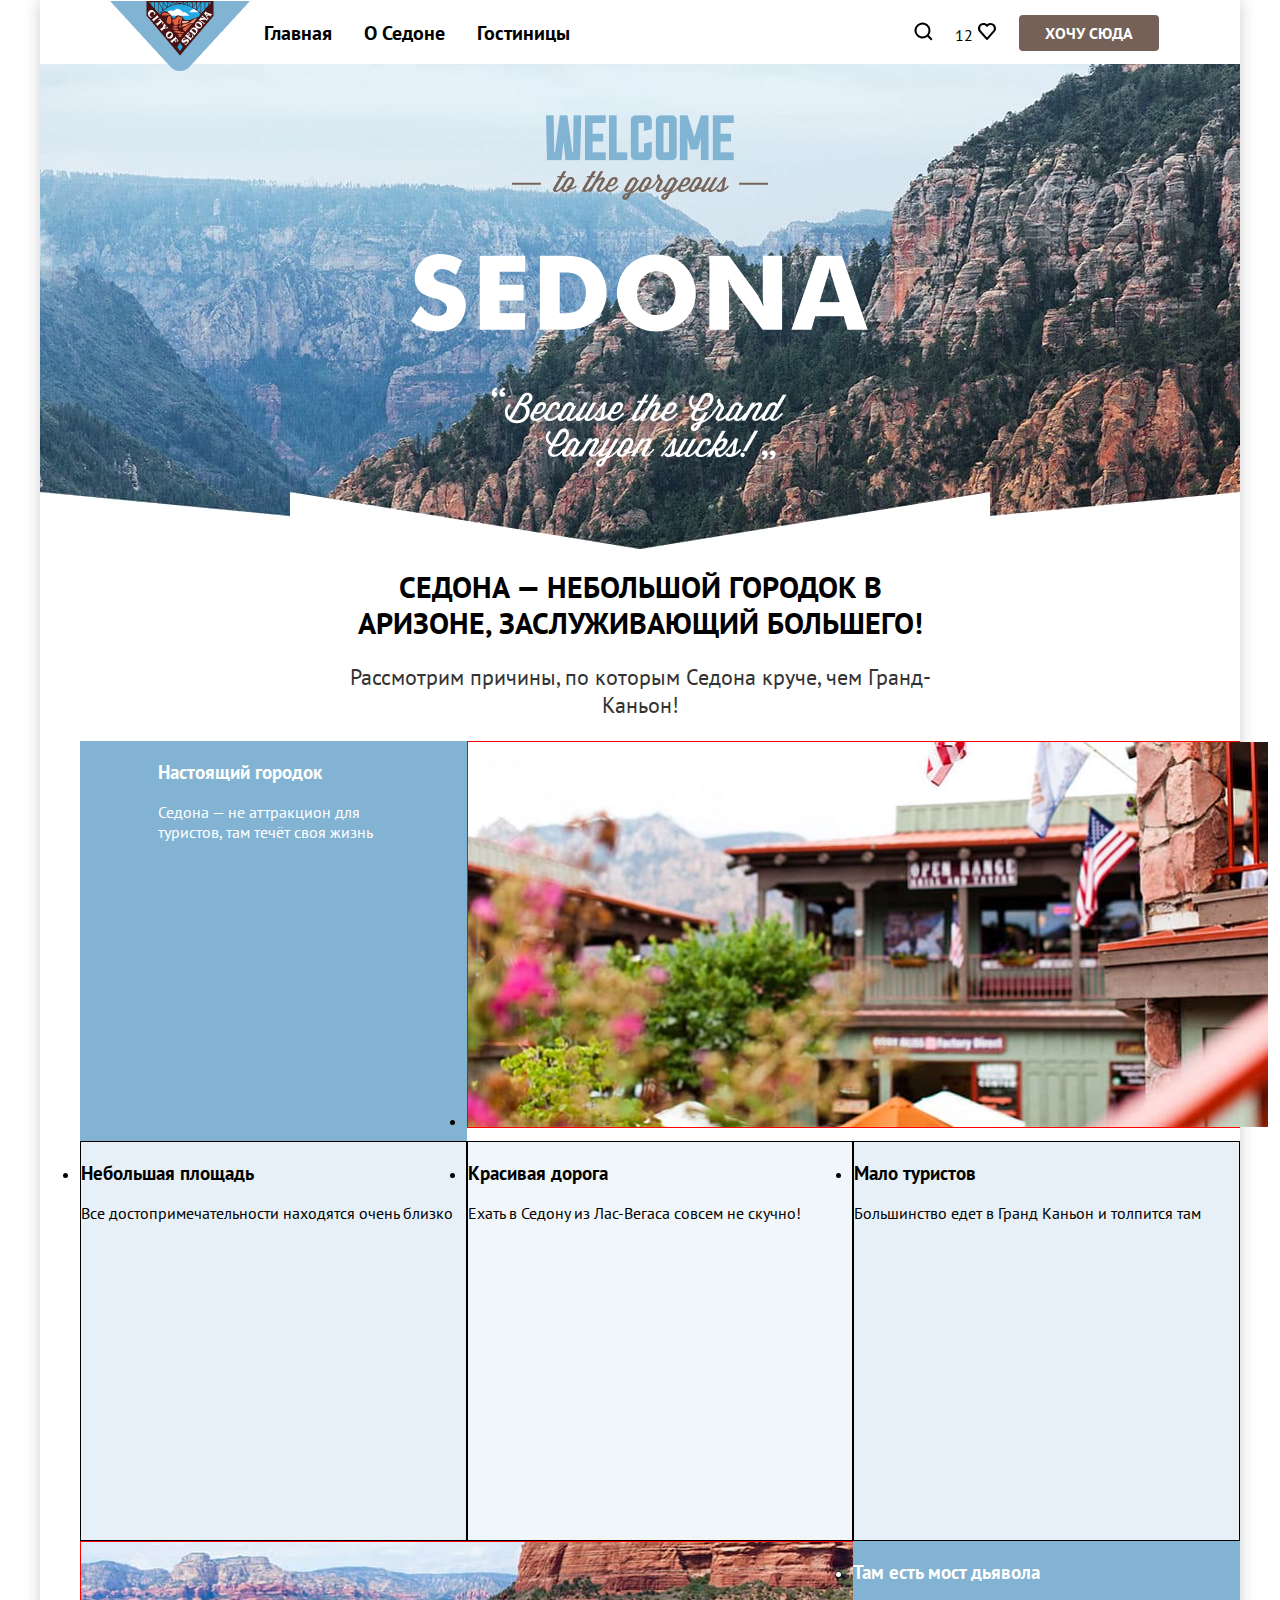
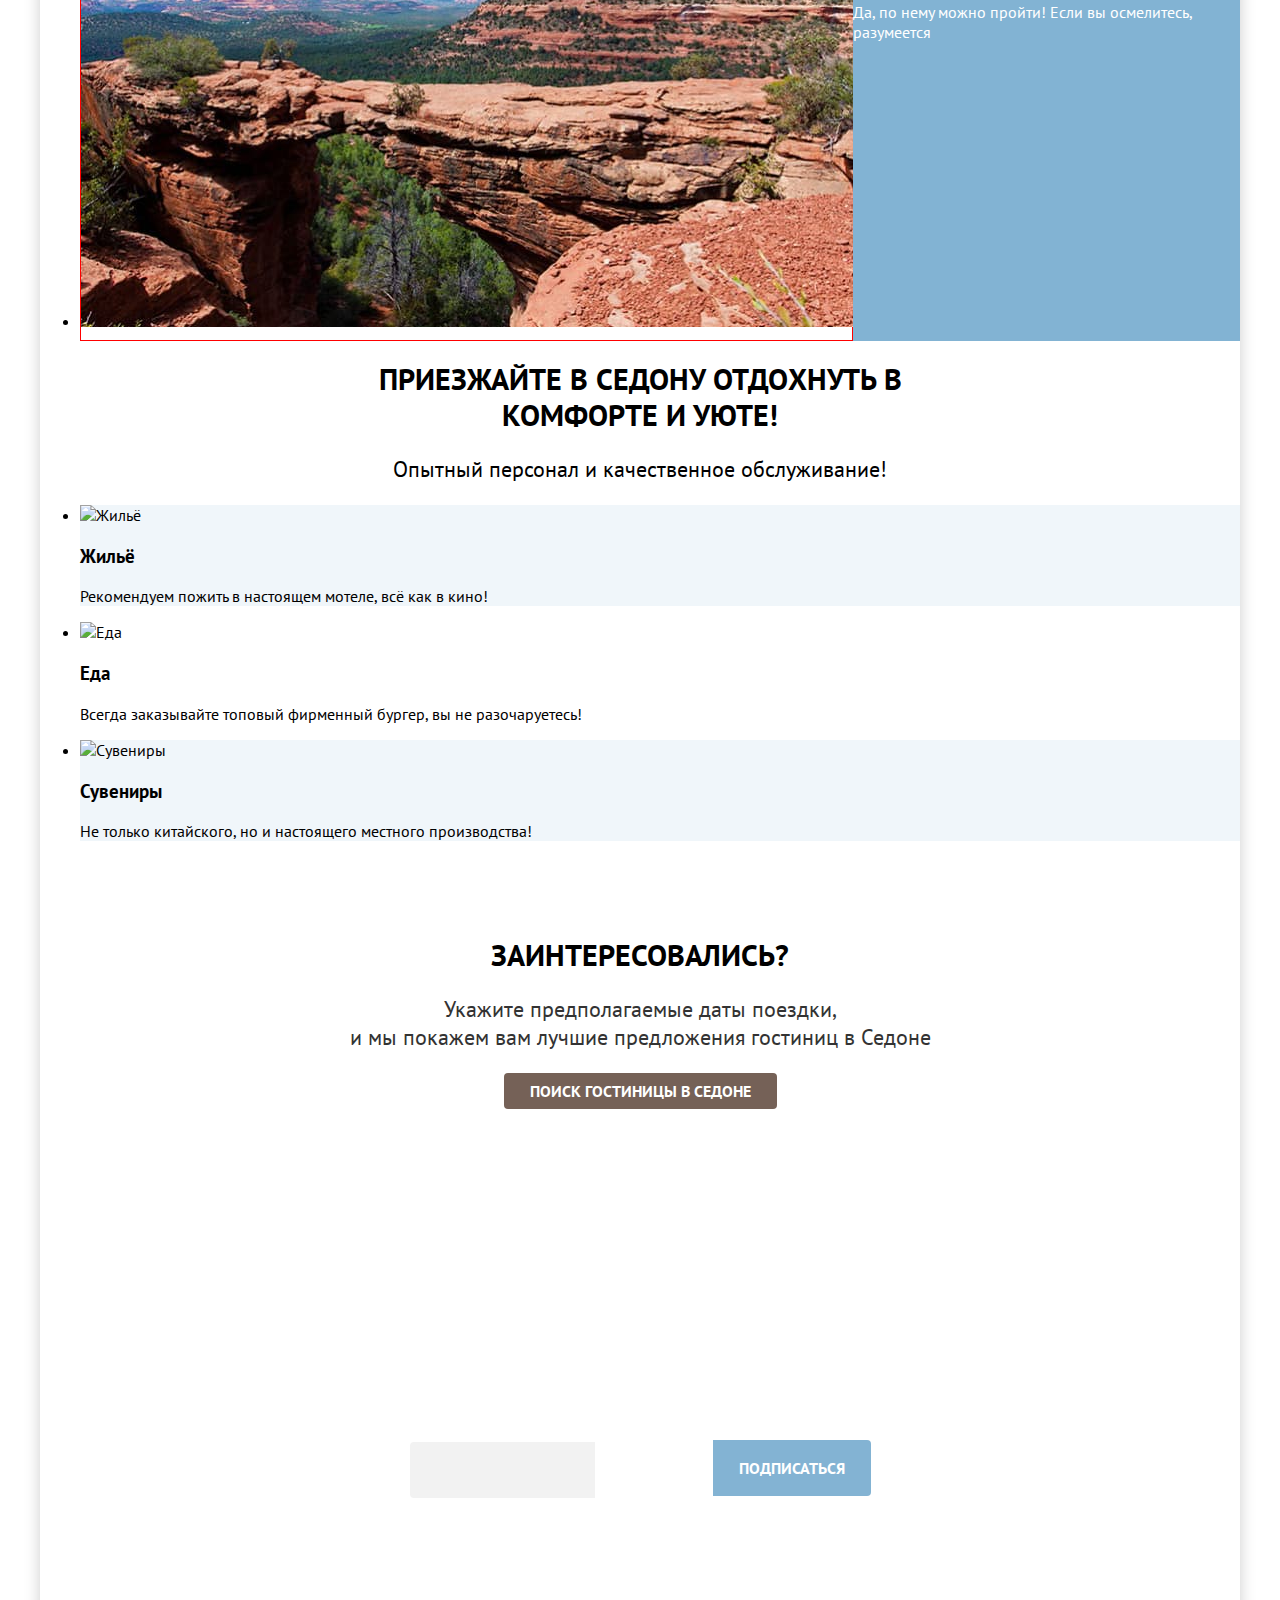
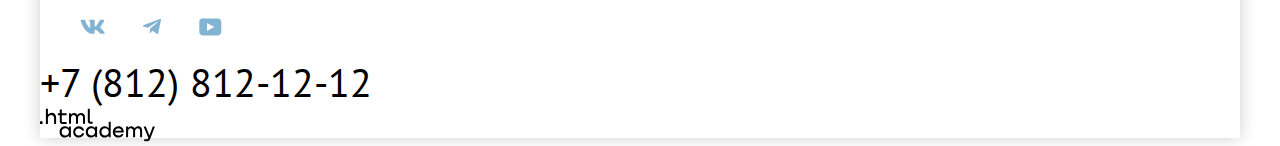
==== 9/index.html @ 5f25a7a6 ":heavy_check_mark: Сборка #9" ====
<!DOCTYPE html>
<html lang="ru">
  <head>
    <meta charset="utf-8">
    <meta name="viewport" content="width=device-width, initial-scale=1">

    <link rel="stylesheet" href="styles/styles.css">
    <title>Седона</title>

  <body>
  <header class="main-header">
    <div class="container">
      <div class="logo-header">
        <a class="logo" href="index.html" aria-current="page" >
          <img class="logo" src="images/logo.png" alt="Логотип Седона">
        </a>
      </div>
      <nav class="navigation">
        <ul class="navigation-list">
          <li class="navigation-item">
            <a class="navigation-link" href="index.html">Главная</a>
          </li>
          <li class="navigation-item">
            <a class="navigation-link" href="#">О Седоне</a>
          </li>
          <li class="navigation-item">
            <a class="navigation-link" href="catalog.html">Гостиницы</a>
          </li>
        </ul>
      </nav>
      <div class="navigation-user">
        <ul class="navigation-list-user">
          <li class="navigation-item-user">
            <a class="navigation-link-user" href="#">
              <!--<span class="visually-hidden">Поиск</span>-->
              <img src="images/icons/search.svg" width="20" alt="Поиск">
            </a>
          </li>
          <li>
            <a class="navigation-link-user" href="#">
              <!--<span class="visually-hidden">Избранное</span>-->
              <a href="#" class="navigation-favorite">12</a>
              <img src="images/icons/heart.svg" width="20" alt="Избранное">
            </a>
          </li>
          <li>
            <button type="submit" class="button button-secondary">Хочу сюда</button>
          </li>
        </ul>
      </div>
    </div>
  </header>
  <main class="main-index">
    <section class="hero">
      <div class="hero-container">
        <h1 class="visually-hidden">Sedona.</h1>
        <img class="hero-logo" src="images/welcome.png" alt="Welcome to the gorgeus Sedona.Because the Grand Canyon sucks!">
      </div>
    </section>
    <section class="advantages">
      <div class="text-block">
        <p class="visually-hidden">Седона — небольшой городок в Аризоне,
          заслуживающий большего!</p>
        <p class="text-block-title title2">Седона — небольшой городок в Аризоне,
            заслуживающий большего!</p>
        <p>Рассмотрим причины, по которым Седона круче, чем Гранд-Каньон!</p>
      </div>
      <ul class="advantages-fields">
        <li class="advantage advantages-field-bright">
          <div class="advantages-container">
            <h3>Настоящий городок</h3>
            <p>Седона — не аттракцион для туристов, там течёт своя жизнь
            </p>
          </div>
        </li>
        <li class="advantages-two ">
          <a  href="#">
            <img class="advantage-img" src="images/photo-1.jpg"  alt="Настоящий городок">
          </a>
        </li>
        <li class="advantages-three advantages-field-dim">
          <h3>Небольшая площадь</h3>
          <p>Все достопримечательности находятся очень близко</p>
        </li>
        <li class="advantages-four advantages-field-light">
          <h3>Красивая дорога</h3>
          <p>Ехать в Седону из Лас-Вегаса совсем не скучно!</p>
        </li>
        <li class="advantages-five advantages-field-dim">
          <h3>Мало туристов</h3>
          <p>Большинство едет в Гранд Каньон и толпится там</p>
        </li>
        <li class="advantages-six advantages-img">
          <a class="" href="#">
            <img src="images/photo-2.jpg" alt="Там есть мост дьявола">
          </a>
        </li>
        <li class="advantages-seven advantages-field-bright">
          <h3>Там есть мост дьявола</h3>
          <p>Да, по нему можно пройти! Если вы осмелитесь, разумеется</p>
        </li>
      </ul>
    </section>
    <section class="service-fields">
      <div class="text-block">
        <p class="visually-hidden">Приезжайте в Седону отдохнуть в комфорте и уюте!</p>
        <p class="text-block-title title2">Приезжайте в Седону отдохнуть в комфорте и уюте!</p>
        <p>Опытный персонал и качественное обслуживание!</p>
      </div>
      <ul class="service-fields">
        <li class="service-field advantages-field-light">
          <img src="images/icons/advantage-icon-1.svg" alt="Жильё">
          <h3>Жильё</h3>
          <p>Рекомендуем пожить в настоящем мотеле, всё как в кино!</p>
        </li>
        <li class="service-field advantages-field-easiest">
          <img src="images/icons/advantage-icon-2.svg" alt="Еда">
          <h3>Еда</h3>
          <p>Всегда заказывайте топовый фирменный бургер, вы не разочаруетесь!</p>
        </li>
        <li class="service-field advantages-field-light">
          <img src="images/icons/advantage-icon-3.svg" alt="Сувениры">
          <h3>Сувениры</h3>
          <p>Не только китайского, но и настоящего местного производства!</p>
        </li>
      </ul>
    </section>
    <section class="search-hotels">
      <div class="text-block">
        <p class="visually-hidden">Заинтересовались?Укажите предполагаемые даты поездки,и мы покажем вам лучшие предложения гостиниц в Седоне.</p>
        <p class="text-block-title title2">Заинтересовались?</p>
        <p>Укажите предполагаемые даты поездки,<br>и мы покажем вам лучшие предложения гостиниц в Седоне</p>
        <button type="submit" class=" button button-secondary">Поиск гостиницы в Седоне</button>
      </div>
    </section>
    <div class="footer-text-block">
      <div class="text-block">
        <p class="visually-hidden">Подпишитесь на рассылку.Только полезная информация и никакого спама, честное бойскаутское!</p>
        <p class="footer-text-header title2">Заинтересовались?</p>
        <p>Только полезная информация и никакого спама, честное бойскаутское!</p>
        <form action="https://echo.htmlacademy.ru/courses" method="post">
          <input class="footer-subscribe" type="text" name="e-mail" id="e-mail">
          <label for="e-mail">Ваш e-mail</label>
          <!--<input class="footer-subscribe" type="text" name="e-mail" value="Ваш e-mail">-->
          <button type="submit" class=" button button-brand-max">Подписаться</button>
        </form>
      </div>
    </div>
  </main>
  <footer class="main-footer">
    <nav class="footer-navigation">
      <ul class="footer-navigation-list">
        <li class="footer-navigation-item">
          <a class="footer-navigation-link" href="https://vk.com/htmlacademy">
            <span class="visually-hidden">Vk.</span>
            <img src="images/icons/vk.svg" alt="Вконтакте">
          </a>
        </li>
        <li>
          <a class="footer-navigation-link" href="https://t.me/htmlacademyru">
            <span class="visually-hidden">Telegram.</span>
            <img src="images/icons/telegram.svg" alt="Телеграм-канал">
          </a>
        </li>
        <li>
          <a class="footer-navigation-link" href="https://www.youtube.com/user/htmlacademyru">
            <span class="visually-hidden">Youtube.</span>
            <img src="images/icons/youtube.svg" alt="Ютуб">
          </a>
        </li>
      </ul>
    </nav>
    <div class="phone"><a href="tel:+78128121212">+7 (812) 812-12-12</a></div>
    <a class="footer-navigation-link" href="#">
      <img src="images/icons/logo_htmlacademy.svg" alt="Сайт HTML ACADEMY">
    </a>
  </footer>
  </body>
</html>
---- 9/styles/styles.css ----
/*
@import url("https://fonts.googleapis.com/css2?family=PT+Sans:ital,wght@0,400;0,700;1,400;1,700&display=swap&subset=cyrillic,latin");
*/

@font-face {
  font-family: "PT Sans";
  src: url("../fonts/ptsans-400.woff2") format("woff2");
  font-weight: 400;
  font-style: normal;
}
@font-face {
  font-family: "PT Sans";
  src: url("../fonts/ptsans-700.woff2") format("woff2");
  font-weight: 700;
  font-style: normal;
}
.visually-hidden {
  overflow: hidden;
  position: absolute;
  clip: rect(0 0 0 0);
  width: 3px;
  height: 1px;
  margin: -1px;
  padding: -1px;
  border: 0px;
}

.title1{
  color: #fff;
  font-size: 60px;
  font-weight: 700;
  margin: 0;
}
.title2 {
  font-size: 30px;
  text-transform: uppercase;
  margin: 0;
  font-weight: 700;
}
.title3 {
  font-size: 24px;
  font-weight: 700;
  text-transform: uppercase;
  margin: 0;
}
.button {
  font-family: 'PT Sans', sans-serif;
  font-size: 16px;
  font-style: normal;
  font-weight: 700;
  text-transform: uppercase;
  text-align: center;
  border-radius: 4px;
  padding: 8px 26px;
  border: none;
  color: #ffffff;
  white-space: nowrap;

}
.button-secondary {
  background-color: #756157;
}
.button-secondary:hover {
  background-color: #615048;
}
.button-secondary:focus {
  background-color: #615048;
}
.button-brand {
  background-color: #82B3D3;
}
.button-brand:hover {
  background-color: #68A2CA;
}
.button-brand:focus {
  background-color: #68A2CA;
}
.button-favorite {
  background-color: #7DB54F;
  padding: 8px 18px;
}
.button-favorite:hover {
   background-color: #6C9E42;
}
.button-favorite:focus {
  background-color: #6C9E42;
}
.button-clear {
  background-color: transparent;
  border-color: transparent;
}
.button-clear:hover {
  opacity: 60%;
}
.button-clear:focus {
  border: 3px solid #83B3D3;
}
.button-brand-max {
  padding-top: 18px;
  padding-bottom: 18px;
  background-color: #83B3D3;
  border-radius: 0 4px 4px 0;
}
.button-brand-max:hover{
  background-color: #68A2CA;
}

body {
  width: 1200px;
  margin: 0 auto;
  font-family: 'PT Sans', sans-serif;
  font-style: normal;
  font-weight: normal;
  color: #333;
  box-shadow: 0px 0px 15px #00000033;
}

/*HEADER*/
.main-header {
  height: 64px;

}
.container {
  display: flex;
  /*justify-content: space-between;*/
  align-items: center;
  max-width: 1060px;
  margin: 0 auto;
}
.logo-header {
  width: 138px;
}
.navigation {
  flex-grow: 1;
  margin-bottom: 10px;
}
.navigation-list {
  display: flex;
  justify-content: start;
  align-items: center;
  min-width: 340px;
  list-style-type: none;
  padding: 0;
  margin: 0;

}
.navigation-item {

  padding-right: 16px;
  padding-left: 16px;
  padding-bottom: 20px;
  padding-top: 20px;


}
.navigation-link {
  text-decoration: none;
  font-size: 20px;
  font-weight: 700;
  color: #000;
}
.navigation-link:hover {
  text-decoration: underline;
  margin-top: 20px;
}
.navigation-user {
  margin-bottom: 10px;
}
.navigation-list-user {
  display: flex;
  justify-content: space-around;
  align-items: center;
  min-width: 268px;
  list-style-type: none;
  margin: 0;
}
.navigation-item-user {

}

/*MAIN*/
.main-index {
  max-width: 1200px;

}
.hero-container {
  padding: 0;
}
.hero {
  display: flex;
  justify-content: center;
  background-image: url("../images/hero.jpg");
  width: 100%;
}
.hero-logo {
  margin-top: 51px;
  margin-bottom: 78px;
  margin-left: auto;
  margin-right: auto;

}
.text-block {
  max-width: 620px;
  text-align: center;
  margin: 0 auto;
  font-size: 22px;
  font-weight: 400;
}
.text-block-title {
  font-size: 30px;
  font-weight: 700;
  line-height: 36px;
  color: #000;
  text-transform: uppercase;
  margin-bottom: 0px;
  margin-top: 20px;
}

.advantages-fields {
  color: #000;
  display: grid;
  grid-template-columns: repeat(3, 1fr);
  grid-auto-rows: 400px;
  grid-auto-columns: 385px;
  /*align-items: center;*/
  /*grid-auto-columns: auto;*/
  /*display: flex;
  flex-wrap: wrap;*/
}
.advantage{
  list-style-type: none;
}
.advantage-img {
  object-fit: cover;
}
.advantages-container {
  margin: 0 auto;
  max-width: 230px;
}
.advantages-one {
  border: 1px solid black;
  /*height: auto;*/
}
.advantages-two {
  border: 1px solid red;
  grid-column-start: 2;
  grid-column-end: 4;
  height: 385px;
}
.advantages-three {
  border: 1px solid black;
}
.advantages-four {
  border: 1px solid black;
}
.advantages-five {
  border: 1px solid black;
}
.advantages-six {
  border: 1px solid red;
  grid-column-start: 1;
  grid-column-end: 3;
}
.advantages-seven {

}

.advantages-field-bright {
  color: white;
  background-color: #82B3D3;
}
.advantages-field-dim {
  background-color: #83B3D333;
}
.advantages-field-light {
  background-color: #83B3D31F;
}
.service-fields {
  color: #000;
}
.search-hotels{
  margin-top: 96px;
  margin-bottom: 96px;
}
.footer-text-block {
  background-image: url("../images/subscribe.jpg");
  background-repeat: no-repeat;
  color: white;
  padding-top: 96px;
  padding-bottom: 104px;
}
/*h2 .footer-text-block {
  color: white;
}*/
.catalog-text-block {
  background-color: #ffffff;
  color: #000000;
  padding-top: 96px;
  padding-bottom: 104px;
}
.catalog-text-header {
  color: #000000;
}
.main-text-header {
  font-size: 30px;
  font-weight: 700;
  line-height: 36px;
  text-transform: uppercase;
}

/*FOOTER*/
.main-footer {
  /*display: flex;
  justify-content: space-between;*/
  align-items: center;
  height: 120px;
}
.footer-text-header {
  color: white;
}
.footer-navigation {
  list-style-type: none;

}
.footer-navigation-list {
  list-style-type: none;
  display: flex;
  justify-content: space-between;
  width: 142px;
}
.footer-subscribe, input {
  color: #000000;
  background-color: #F2F2F2;
  height: 50px;
  border-radius: 4px 0 0 4px;
  border-color: transparent;
}
.phone {
  font-size: 40px;
  flex-grow: 1;
  margin: 0 auto;
}
a, .phone{
  color: #000000;
  text-decoration: none;
}










/*-------------------------------catalog---------------------------------------*/
.catalog-main-index {
  padding-left: 70px;
  padding-right: 70px;
}
.filter {
  color: white;
  background-image: url("../images/filter.jpg");
  background-repeat: no-repeat;
  font-size: 18px;
  padding-left: 70px;
  padding-right: 70px;
  padding-bottom: 70px;
  padding-top: 35px;
}
.filter-main {
  display: flex;
  justify-content: space-around;
}
.filter-price{
  display: flex;

}
.range-slider-bottoms{
  display: flex;
  flex-direction: column;
  justify-content: space-between;
}
.catalog-sort {
  display: flex;
  justify-content: space-between;
}
.catalog-select {
  height: 49px;
  border: 2px solid #E5E5E5;
}
.triger {
  display: flex;
  /*flex-direction: row;*/
  justify-content: space-between;
  align-items: center;
  gap: 8px;
}
.catalog-triger {
  padding: 17px;
  border: 2px solid #000000;
  border-radius: 4px;
  box-sizing: border-box;
  background-color: #ffffff;
  /*height: 48px;
  width: 48px;*/
}

.sedona-breadcrubs {
  font-size: 16px;
}
.catalog-hotels{
  /*width: 100%;*/
}
.catalog-hotels-list {
  display: grid;
  grid-template-columns: repeat(3, 340px);
  gap: 20px;
  list-style-type: none;
  padding: 0;
}
.catalog-hotel {
  border: 1px solid #E6E6E6;
  border-radius: 4px;
  padding: 20px;
  display: grid;
  grid-template-columns: repeat(2,140px);
  grid-template-rows: 212px 1fr;
  gap: 16px 20px;
  align-items: center;
}
.catalog-hotel-link {
  grid-column: 1 / -1;
  text-decoration: none;

}
.catalog-hotel-link h3 {
  margin: 0;
}
.price {
  font-size: 18px;
  text-align: right;
}
.star-stars-2 {
  background-image: url("../images/icons/star.svg");
  width: 36px;
  height: 17px;
}
.star-stars-3 {
  background-image: url("../images/icons/star.svg");
  width: 52px;
  height: 17px;
}
.star-stars-4 {
  background-image: url("../images/icons/star.svg");
  width: 72px;
  height: 17px;
}
.reiting {
  background-color: #F2F2F2;
  padding: 8px 22px;
  font-size: 16px;
  text-align: center;
}
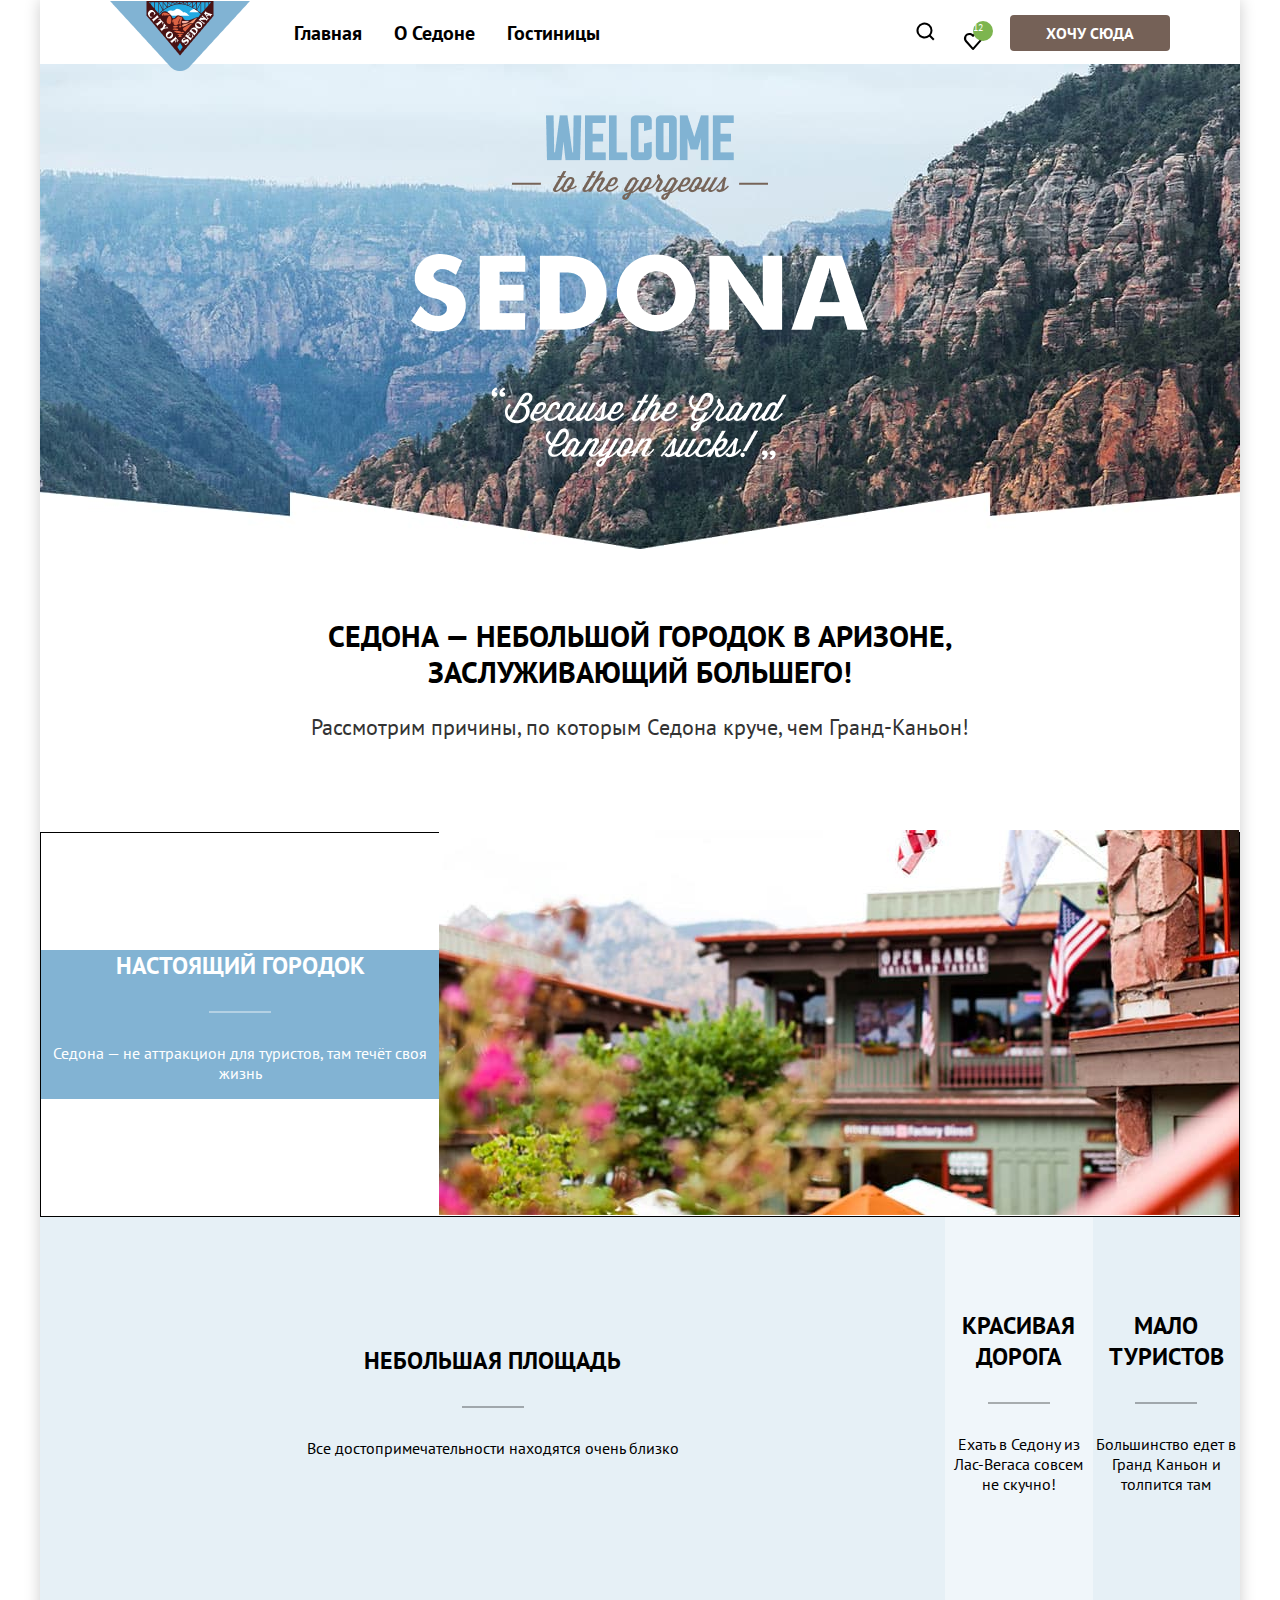
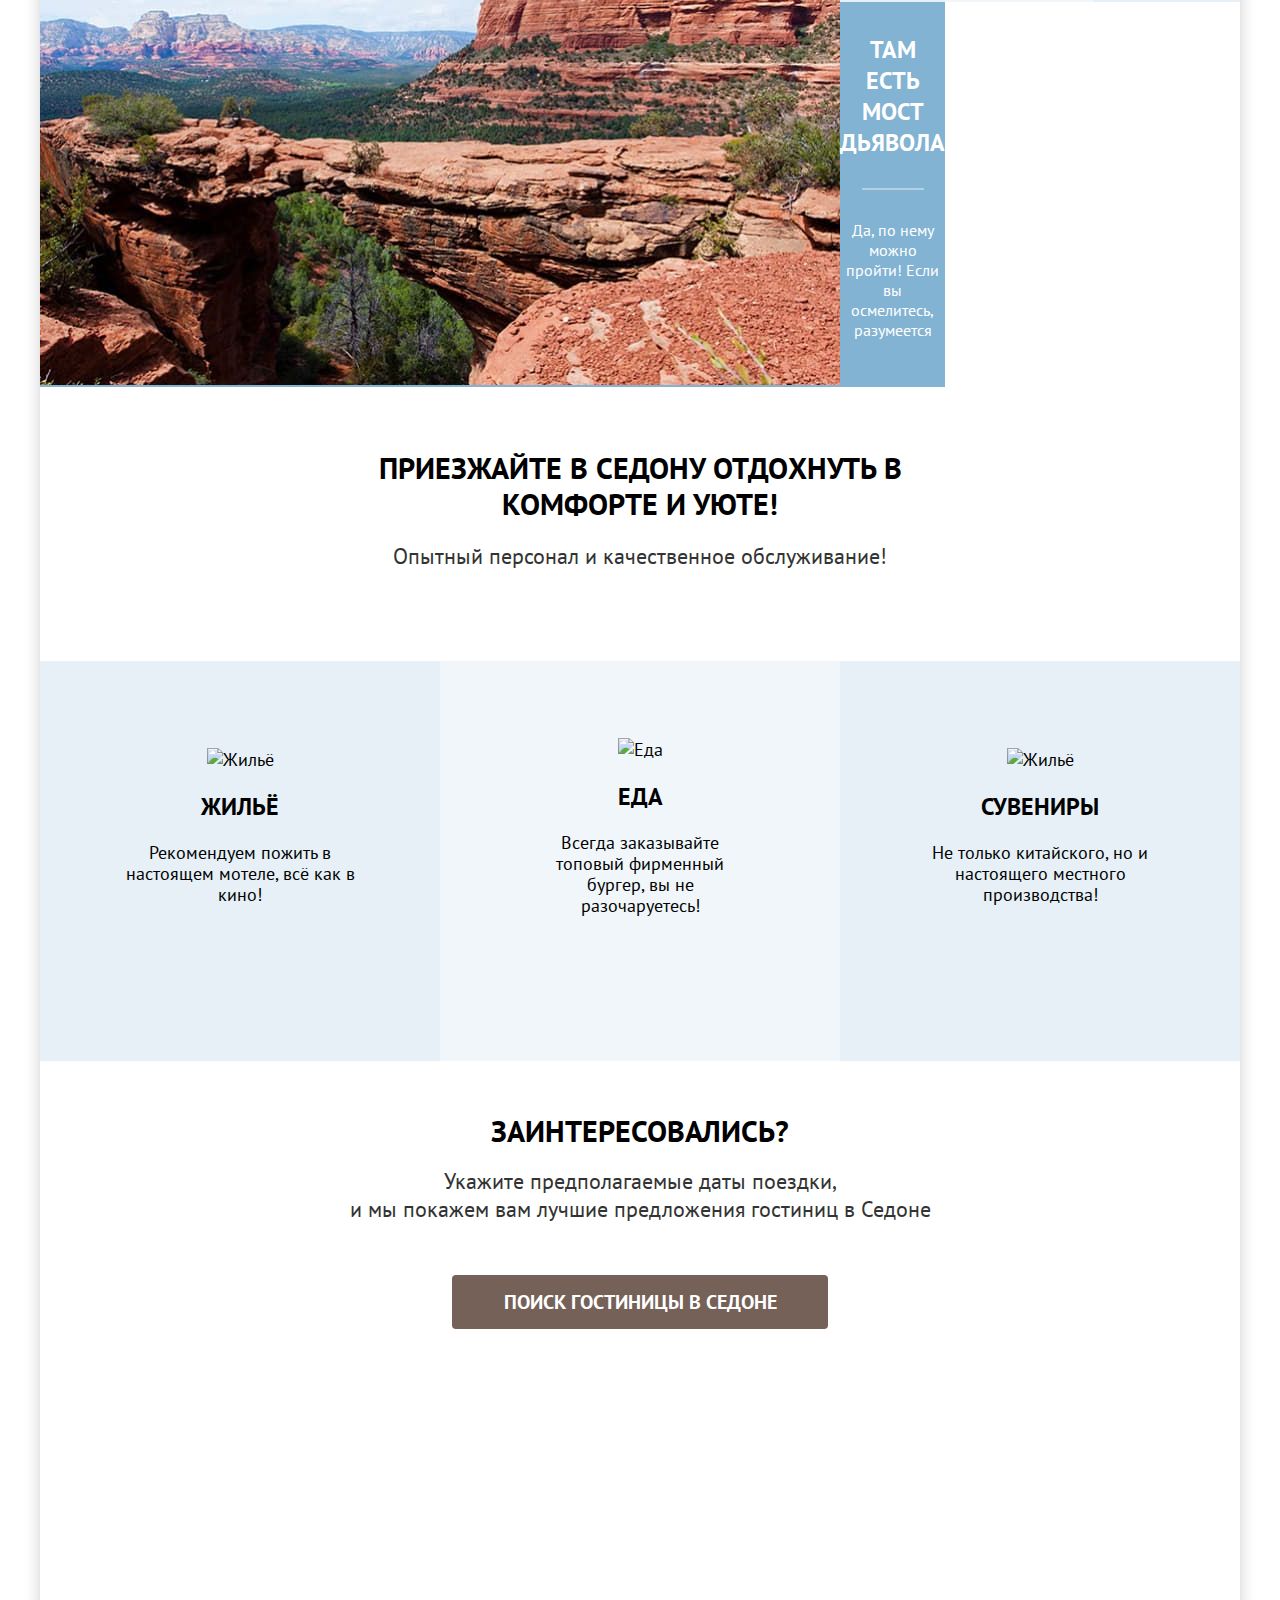
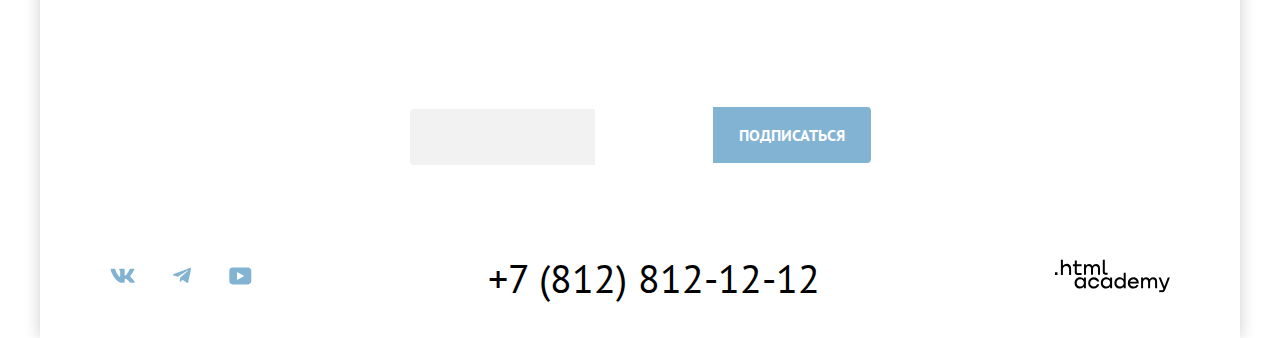
==== commit 352aa0c8: ":heavy_check_mark: Сборка #9" ====
--- a/9/index.html
+++ b/9/index.html
@@ -9,7 +9,7 @@
 
   <body>
   <header class="main-header">
-    <div class="container">
+    <div class="main-container container">
       <div class="logo-header">
         <a class="logo" href="index.html" aria-current="page" >
           <img class="logo" src="images/logo.png" alt="Логотип Седона">
@@ -32,16 +32,16 @@
         <ul class="navigation-list-user">
           <li class="navigation-item-user">
             <a class="navigation-link-user" href="#">
-              <!--<span class="visually-hidden">Поиск</span>-->
               <img src="images/icons/search.svg" width="20" alt="Поиск">
             </a>
           </li>
-          <li>
+          <li class="navigation-link-favorite">
             <a class="navigation-link-user" href="#">
-              <!--<span class="visually-hidden">Избранное</span>-->
-              <a href="#" class="navigation-favorite">12</a>
+              <div class="navigation-favorite">
+                <p class="favorite-numbers">12</p>
+              </div>
+            </a>
               <img src="images/icons/heart.svg" width="20" alt="Избранное">
-            </a>
           </li>
           <li>
             <button type="submit" class="button button-secondary">Хочу сюда</button>
@@ -59,84 +59,98 @@
     </section>
     <section class="advantages">
       <div class="text-block">
-        <p class="visually-hidden">Седона — небольшой городок в Аризоне,
-          заслуживающий большего!</p>
+        <h2 class="visually-hidden">Седона — небольшой городок в Аризоне,
+          заслуживающий большего!</h2>
         <p class="text-block-title title2">Седона — небольшой городок в Аризоне,
             заслуживающий большего!</p>
-        <p>Рассмотрим причины, по которым Седона круче, чем Гранд-Каньон!</p>
+        <p class="text-block-description">Рассмотрим причины, по которым Седона круче, чем Гранд-Каньон!</p>
       </div>
       <ul class="advantages-fields">
-        <li class="advantage advantages-field-bright">
+        <li class="advantage advantage-wide ">
+          <div class="advantages-container advantages-field-bright">
+            <p class="title3">Настоящий городок</p>
+            <hr>
+            <p>Седона — не аттракцион для туристов, там течёт своя жизнь</p>
+          </div>
+          <a class="advantage-img"  href="#">
+            <img class="" src="images/photo-1.jpg" height="385" width="800"  alt="Настоящий городок">
+          </a>
+        </li>
+        <li class="advantage advantages-field-dim">
           <div class="advantages-container">
-            <h3>Настоящий городок</h3>
-            <p>Седона — не аттракцион для туристов, там течёт своя жизнь
-            </p>
+            <p class="title3">Небольшая площадь</p>
+            <hr class="black-line">
+            <p>Все достопримечательности находятся очень близко</p>
           </div>
         </li>
-        <li class="advantages-two ">
-          <a  href="#">
-            <img class="advantage-img" src="images/photo-1.jpg"  alt="Настоящий городок">
+        <li class="advantage advantages-field-light">
+          <div class="advantages-container">
+            <p class="title3">Красивая<br> дорога</p>
+            <hr class="black-line">
+            <p>Ехать в Седону из Лас-Вегаса совсем не скучно!</p>
+          </div>
+        </li>
+        <li class="advantage advantages-field-dim">
+          <div class="advantages-container">
+            <p class="title3">Мало <br> туристов</p>
+            <hr class="black-line">
+            <p>Большинство едет в Гранд Каньон и толпится там</p>
+          </div>
+        </li>
+        <li class="advantage advantages-field-bright">
+          <a class="" href="#">
+            <img src="images/photo-2.jpg" height="385" alt="Там есть мост дьявола">
           </a>
-        </li>
-        <li class="advantages-three advantages-field-dim">
-          <h3>Небольшая площадь</h3>
-          <p>Все достопримечательности находятся очень близко</p>
-        </li>
-        <li class="advantages-four advantages-field-light">
-          <h3>Красивая дорога</h3>
-          <p>Ехать в Седону из Лас-Вегаса совсем не скучно!</p>
-        </li>
-        <li class="advantages-five advantages-field-dim">
-          <h3>Мало туристов</h3>
-          <p>Большинство едет в Гранд Каньон и толпится там</p>
-        </li>
-        <li class="advantages-six advantages-img">
-          <a class="" href="#">
-            <img src="images/photo-2.jpg" alt="Там есть мост дьявола">
-          </a>
-        </li>
-        <li class="advantages-seven advantages-field-bright">
-          <h3>Там есть мост дьявола</h3>
-          <p>Да, по нему можно пройти! Если вы осмелитесь, разумеется</p>
+          <div class=" advantages-container">
+            <p class="title3">Там есть мост дьявола</p>
+            <hr>
+            <p>Да, по нему можно пройти! Если вы осмелитесь, разумеется</p>
+          </div>
         </li>
       </ul>
     </section>
-    <section class="service-fields">
-      <div class="text-block">
-        <p class="visually-hidden">Приезжайте в Седону отдохнуть в комфорте и уюте!</p>
+    <section class="service-field">
+      <div class="text-block text-block-rest">
+        <h2 class="visually-hidden">Приезжайте в Седону отдохнуть в комфорте и уюте!</h2>
         <p class="text-block-title title2">Приезжайте в Седону отдохнуть в комфорте и уюте!</p>
-        <p>Опытный персонал и качественное обслуживание!</p>
+        <p class="text-block-description-rest">Опытный персонал и качественное обслуживание!</p>
       </div>
       <ul class="service-fields">
-        <li class="service-field advantages-field-light">
-          <img src="images/icons/advantage-icon-1.svg" alt="Жильё">
-          <h3>Жильё</h3>
-          <p>Рекомендуем пожить в настоящем мотеле, всё как в кино!</p>
+        <li class="service advantages-field-dim">
+          <div class="service-container">
+            <img src="images/icons/advantage-icon-1.svg" alt="Жильё">
+            <p class="service-description title3">Жильё</p>
+            <p class="service-description">Рекомендуем пожить в настоящем мотеле, всё как в кино!</p>
+          </div>
         </li>
-        <li class="service-field advantages-field-easiest">
-          <img src="images/icons/advantage-icon-2.svg" alt="Еда">
-          <h3>Еда</h3>
-          <p>Всегда заказывайте топовый фирменный бургер, вы не разочаруетесь!</p>
+        <li class="service advantages-field-light">
+          <div class="service-container">
+            <img src="images/icons/advantage-icon-2.svg" alt="Еда">
+            <p class="service-description title3">Еда</p>
+            <p class="service-description">Всегда заказывайте топовый фирменный бургер, вы не разочаруетесь!</p>
+          </div>
         </li>
-        <li class="service-field advantages-field-light">
-          <img src="images/icons/advantage-icon-3.svg" alt="Сувениры">
-          <h3>Сувениры</h3>
-          <p>Не только китайского, но и настоящего местного производства!</p>
+        <li class="service advantages-field-dim">
+          <div class="service-container">
+            <img src="images/icons/advantage-icon-3.svg" alt="Жильё">
+            <p class="service-description title3">Сувениры</p>
+            <p class="service-description">Не только китайского, но и настоящего местного производства!</p>
+          </div>
         </li>
       </ul>
     </section>
     <section class="search-hotels">
-      <div class="text-block">
-        <p class="visually-hidden">Заинтересовались?Укажите предполагаемые даты поездки,и мы покажем вам лучшие предложения гостиниц в Седоне.</p>
+      <div class="text-block text-block-interested">
+        <h2 class="visually-hidden">Заинтересовались?Укажите предполагаемые даты поездки,и мы покажем вам лучшие предложения гостиниц в Седоне.</h2>
         <p class="text-block-title title2">Заинтересовались?</p>
-        <p>Укажите предполагаемые даты поездки,<br>и мы покажем вам лучшие предложения гостиниц в Седоне</p>
-        <button type="submit" class=" button button-secondary">Поиск гостиницы в Седоне</button>
+        <p class="text-description-interested">Укажите предполагаемые даты поездки,<br>и мы покажем вам лучшие предложения гостиниц в Седоне</p>
+        <button type="submit" class=" button button-secondary-max">Поиск гостиницы в Седоне</button>
       </div>
     </section>
     <div class="footer-text-block">
       <div class="text-block">
-        <p class="visually-hidden">Подпишитесь на рассылку.Только полезная информация и никакого спама, честное бойскаутское!</p>
-        <p class="footer-text-header title2">Заинтересовались?</p>
+        <h2 class="visually-hidden">Подпишитесь на рассылку.Только полезная информация и никакого спама, честное бойскаутское!</h2>
+        <p class="footer-text-header title2">Подпишитесь на рассылку</p>
         <p>Только полезная информация и никакого спама, честное бойскаутское!</p>
         <form action="https://echo.htmlacademy.ru/courses" method="post">
           <input class="footer-subscribe" type="text" name="e-mail" id="e-mail">
@@ -147,7 +161,7 @@
       </div>
     </div>
   </main>
-  <footer class="main-footer">
+  <footer class="main-footer container">
     <nav class="footer-navigation">
       <ul class="footer-navigation-list">
         <li class="footer-navigation-item">
@@ -170,7 +184,7 @@
         </li>
       </ul>
     </nav>
-    <div class="phone"><a href="tel:+78128121212">+7 (812) 812-12-12</a></div>
+    <a class="phone" href="tel:+78128121212">+7 (812) 812-12-12</a>
     <a class="footer-navigation-link" href="#">
       <img src="images/icons/logo_htmlacademy.svg" alt="Сайт HTML ACADEMY">
     </a>
--- a/9/styles/styles.css
+++ b/9/styles/styles.css
@@ -104,6 +104,13 @@
 .button-brand-max:hover{
   background-color: #68A2CA;
 }
+.button-secondary-max {
+  background-color: #756157;
+  padding-top: 14px;
+  padding-bottom: 14px;
+  width: 376px;
+  font-size: 20px;
+}
 
 body {
   width: 1200px;
@@ -118,11 +125,12 @@
 /*HEADER*/
 .main-header {
   height: 64px;
+}
+.main-container {
+  display: flex;
 
 }
 .container {
-  display: flex;
-  /*justify-content: space-between;*/
   align-items: center;
   max-width: 1060px;
   margin: 0 auto;
@@ -133,6 +141,7 @@
 .navigation {
   flex-grow: 1;
   margin-bottom: 10px;
+  padding-left: 30px;
 }
 .navigation-list {
   display: flex;
@@ -142,7 +151,6 @@
   list-style-type: none;
   padding: 0;
   margin: 0;
-
 }
 .navigation-item {
 
@@ -165,17 +173,51 @@
 }
 .navigation-user {
   margin-bottom: 10px;
+  padding: 0;
 }
 .navigation-list-user {
   display: flex;
-  justify-content: space-around;
-  align-items: center;
-  min-width: 268px;
-  list-style-type: none;
-  margin: 0;
-}
-.navigation-item-user {
-
+  justify-content: space-between;
+  align-items: center;
+  min-width: 255px;
+  list-style-type: none;
+  margin: 0;
+  padding: 0;
+}
+.navigation-list-user button{
+  width: 160px;
+}
+/*.navigation-item-user {
+  display: block;
+  position: relative;
+  left: 10px;
+}*/
+.navigation-favorite {
+  background-color: #7DB54F;
+  height: 20px;
+  /*display: flex;
+  justify-content: center;*/
+  /*padding: 5px;*/
+  border-radius: 50%;
+  display: block;
+  position: relative;
+  left: 10px;
+  top: 10px;
+}
+.favorite-numbers {
+  font-size: 10px;
+  color: #ffffff;
+  margin: 0 auto;
+
+  /*line-height: 10px;*/
+}
+.navigation-link-favorite {
+  display: block;
+  /*padding-bottom: 30px;*/
+
+}
+.navigation-link-user {
+  text-decoration: none;
 }
 
 /*MAIN*/
@@ -200,9 +242,11 @@
 
 }
 .text-block {
-  max-width: 620px;
+  max-width: 664px;
   text-align: center;
   margin: 0 auto;
+  padding-top: 49px;
+  padding-bottom: 53px;
   font-size: 22px;
   font-weight: 400;
 }
@@ -215,55 +259,88 @@
   margin-bottom: 0px;
   margin-top: 20px;
 }
+.text-block-description {
+  margin-top: 23px;
+}
+.text-block-rest{
+  padding-top: 27px;
+  padding-bottom: 53px;
+}
+.text-block-description-rest {
+  margin-top: 20px;
+}
 
 .advantages-fields {
   color: #000;
   display: grid;
   grid-template-columns: repeat(3, 1fr);
-  grid-auto-rows: 400px;
-  grid-auto-columns: 385px;
-  /*align-items: center;*/
-  /*grid-auto-columns: auto;*/
-  /*display: flex;
-  flex-wrap: wrap;*/
+  grid-auto-rows: 385px;
+  grid-auto-columns: 400px;
+  padding: 0;
+}
+.advantage-wide {
+  border: 1px solid #000000;
+  grid-column-start: 1;
+  grid-column-end: 4;
+  display: grid;
+  grid-template-columns: repeat(2, 1fr);
 }
 .advantage{
   list-style-type: none;
-}
-.advantage-img {
-  object-fit: cover;
-}
-.advantages-container {
-  margin: 0 auto;
+  display: flex;
+  justify-content: center;
+  align-items: center;
+  text-align: center;
+ /* gap: 30px;*/
+}
+/*.advantages-container {
   max-width: 230px;
+  font-size: 18px;
+  padding: 0;
+}*/
+.advantages-container::before {
+  width: 33%;
+  height: 100px;
+  border: 1px solid red;
+}
+hr {
+  border: 1px solid #ffffff;
+  opacity: 0.4;
+  width: 60px;
+  margin-top: 30px;
+  margin-bottom: 30px;
+}
+.black-line {
+  border: 1px solid #000000;
+  opacity: 0.3;
+  width: 60px;
+  margin-top: 30px;
+  margin-bottom: 30px;
 }
 .advantages-one {
   border: 1px solid black;
   /*height: auto;*/
 }
-.advantages-two {
+.advantages-image {
   border: 1px solid red;
   grid-column-start: 2;
   grid-column-end: 4;
+  /*height: 385px;*/
+}
+/*.advantage-image {
   height: 385px;
-}
-.advantages-three {
-  border: 1px solid black;
-}
-.advantages-four {
-  border: 1px solid black;
-}
-.advantages-five {
-  border: 1px solid black;
-}
+}*/
+.advantage-img {
+  object-fit: cover;
+  list-style-type: none;
+}
+
 .advantages-six {
   border: 1px solid red;
   grid-column-start: 1;
   grid-column-end: 3;
 }
-.advantages-seven {
-
-}
+
 
 .advantages-field-bright {
   color: white;
@@ -275,23 +352,49 @@
 .advantages-field-light {
   background-color: #83B3D31F;
 }
+.service{
+  list-style-type: none;
+  display: flex;
+  justify-content: center;
+  align-items: center;
+  text-align: center;
+  gap: 30px;
+}
+.service-container {
+  max-width: 230px;
+  font-size: 18px;
+  padding: 0;
+  margin-bottom: 51px;
+}
 .service-fields {
+  display: grid;
+  grid-template-columns: repeat(3, 1fr);
+  grid-auto-rows: 400px;
+  grid-auto-columns: 385px;
   color: #000;
+  padding: 0;
+}
+.service-description {
+  margin-top: 25px;
+  line-height: 21px;
 }
 .search-hotels{
-  margin-top: 96px;
-  margin-bottom: 96px;
+}
+.text-block-interested {
+  padding-top: 16px;
+  padding-bottom: 94px;
+}
+.text-description-interested{
+  margin-top: 18px;
+  margin-bottom: 52px;
+
 }
 .footer-text-block {
   background-image: url("../images/subscribe.jpg");
   background-repeat: no-repeat;
   color: white;
   padding-top: 96px;
-  padding-bottom: 104px;
-}
-/*h2 .footer-text-block {
-  color: white;
-}*/
+}
 .catalog-text-block {
   background-color: #ffffff;
   color: #000000;
@@ -300,33 +403,13 @@
 }
 .catalog-text-header {
   color: #000000;
+  padding-top: 96px;
 }
 .main-text-header {
   font-size: 30px;
   font-weight: 700;
   line-height: 36px;
   text-transform: uppercase;
-}
-
-/*FOOTER*/
-.main-footer {
-  /*display: flex;
-  justify-content: space-between;*/
-  align-items: center;
-  height: 120px;
-}
-.footer-text-header {
-  color: white;
-}
-.footer-navigation {
-  list-style-type: none;
-
-}
-.footer-navigation-list {
-  list-style-type: none;
-  display: flex;
-  justify-content: space-between;
-  width: 142px;
 }
 .footer-subscribe, input {
   color: #000000;
@@ -335,15 +418,38 @@
   border-radius: 4px 0 0 4px;
   border-color: transparent;
 }
+
+/*FOOTER*/
+.main-footer {
+  display: flex;
+  height: 120px;
+}
+.footer-text-header {
+  color: white;
+}
+.footer-navigation {
+  /*list-style-type: none;*/
+}
+.footer-navigation-list {
+  list-style-type: none;
+  display: flex;
+  justify-content: space-between;
+  width: 142px;
+  padding: 0;
+}
+.footer-navigation-link {
+  padding: 0px, 10px, 0px, 10px;
+}
+
 .phone {
   font-size: 40px;
+  display: flex;
+  justify-content: center;
   flex-grow: 1;
-  margin: 0 auto;
-}
-a, .phone{
   color: #000000;
   text-decoration: none;
 }
+
 
 
 
@@ -369,13 +475,28 @@
   padding-bottom: 70px;
   padding-top: 35px;
 }
+.filter-options {
+  list-style-type: none;
+  padding: 0;
+}
+.filter-options li{
+  margin-top: 16px;
+}
+.filter-options input {
+  height: auto;
+  margin-top: 16px;
+}
+.filter-title3 {
+  font-size: 24px;
+  text-transform: none;
+  margin: 0;
+}
 .filter-main {
   display: flex;
-  justify-content: space-around;
+  justify-content: space-between;
 }
 .filter-price{
   display: flex;
-
 }
 .range-slider-bottoms{
   display: flex;
@@ -385,10 +506,17 @@
 .catalog-sort {
   display: flex;
   justify-content: space-between;
+}
+.catalog-sort-col {
+  display: flex;
+  justify-content: space-between;
+  width: 50%;
 }
 .catalog-select {
   height: 49px;
   border: 2px solid #E5E5E5;
+  max-width: 292px;
+  flex-grow: 1;
 }
 .triger {
   display: flex;
@@ -407,9 +535,22 @@
   width: 48px;*/
 }
 
-.sedona-breadcrubs {
+.breadcrubs {
   font-size: 16px;
-}
+  font-weight: 400;
+  list-style-type: none;
+  display: flex;
+  justify-content: space-between;
+  align-items: center;
+  max-width: 114px;
+  padding: 0;
+}
+.breadcrub {
+  color: #ffffff;
+  text-decoration: none;
+}
+
+
 .catalog-hotels{
   /*width: 100%;*/
 }
@@ -433,7 +574,9 @@
 .catalog-hotel-link {
   grid-column: 1 / -1;
   text-decoration: none;
-
+}
+.catalog-title {
+  color: #000000;
 }
 .catalog-hotel-link h3 {
   margin: 0;
@@ -446,23 +589,60 @@
   background-image: url("../images/icons/star.svg");
   width: 36px;
   height: 17px;
+  margin: 0;
 }
 .star-stars-3 {
   background-image: url("../images/icons/star.svg");
   width: 52px;
   height: 17px;
+  margin: 0;
 }
 .star-stars-4 {
   background-image: url("../images/icons/star.svg");
   width: 72px;
   height: 17px;
+  margin: 0;
 }
 .reiting {
   background-color: #F2F2F2;
   padding: 8px 22px;
+  margin: 0;
   font-size: 16px;
   text-align: center;
 }
-
-
-
+.paginator {
+  display: flex;
+  justify-content: flex-start;
+  height: 60px;
+
+}
+.pagination {
+  border-radius: 4px;
+  border: 0;
+  min-width: 60px;
+  font-size: 20px;
+  font-weight: 700;
+  margin-right: 8px;
+  display: flex;
+  justify-content: center;
+  align-items: center;
+
+}
+.pagination-active {
+  background-color: #F2F2F2;
+  color: #000000;
+}
+.pagination-defolt {
+  color: #ffffff;
+  background-color: #82B3D3;
+}
+.pagination-empty {
+  color: #000000;
+  background-color: none;
+}
+.catalog-text-block{
+  padding: 0;
+}
+
+
+
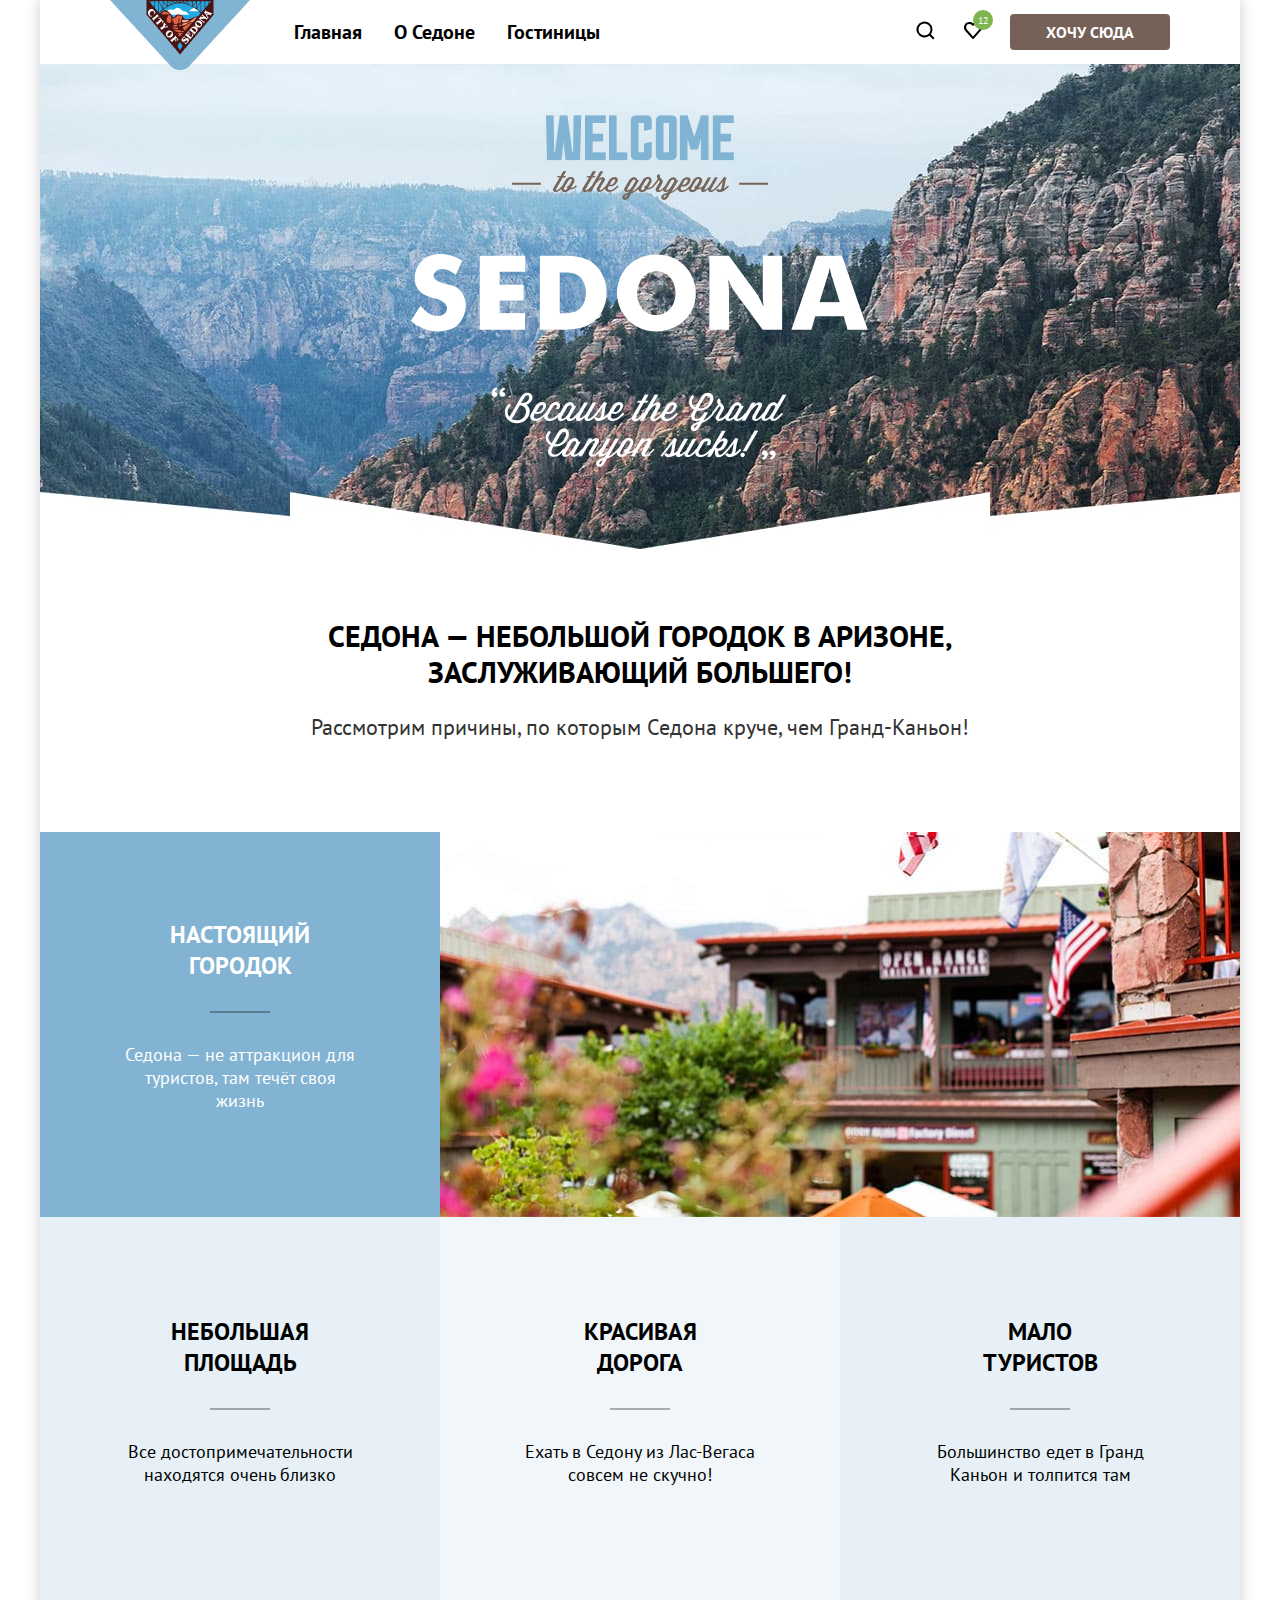
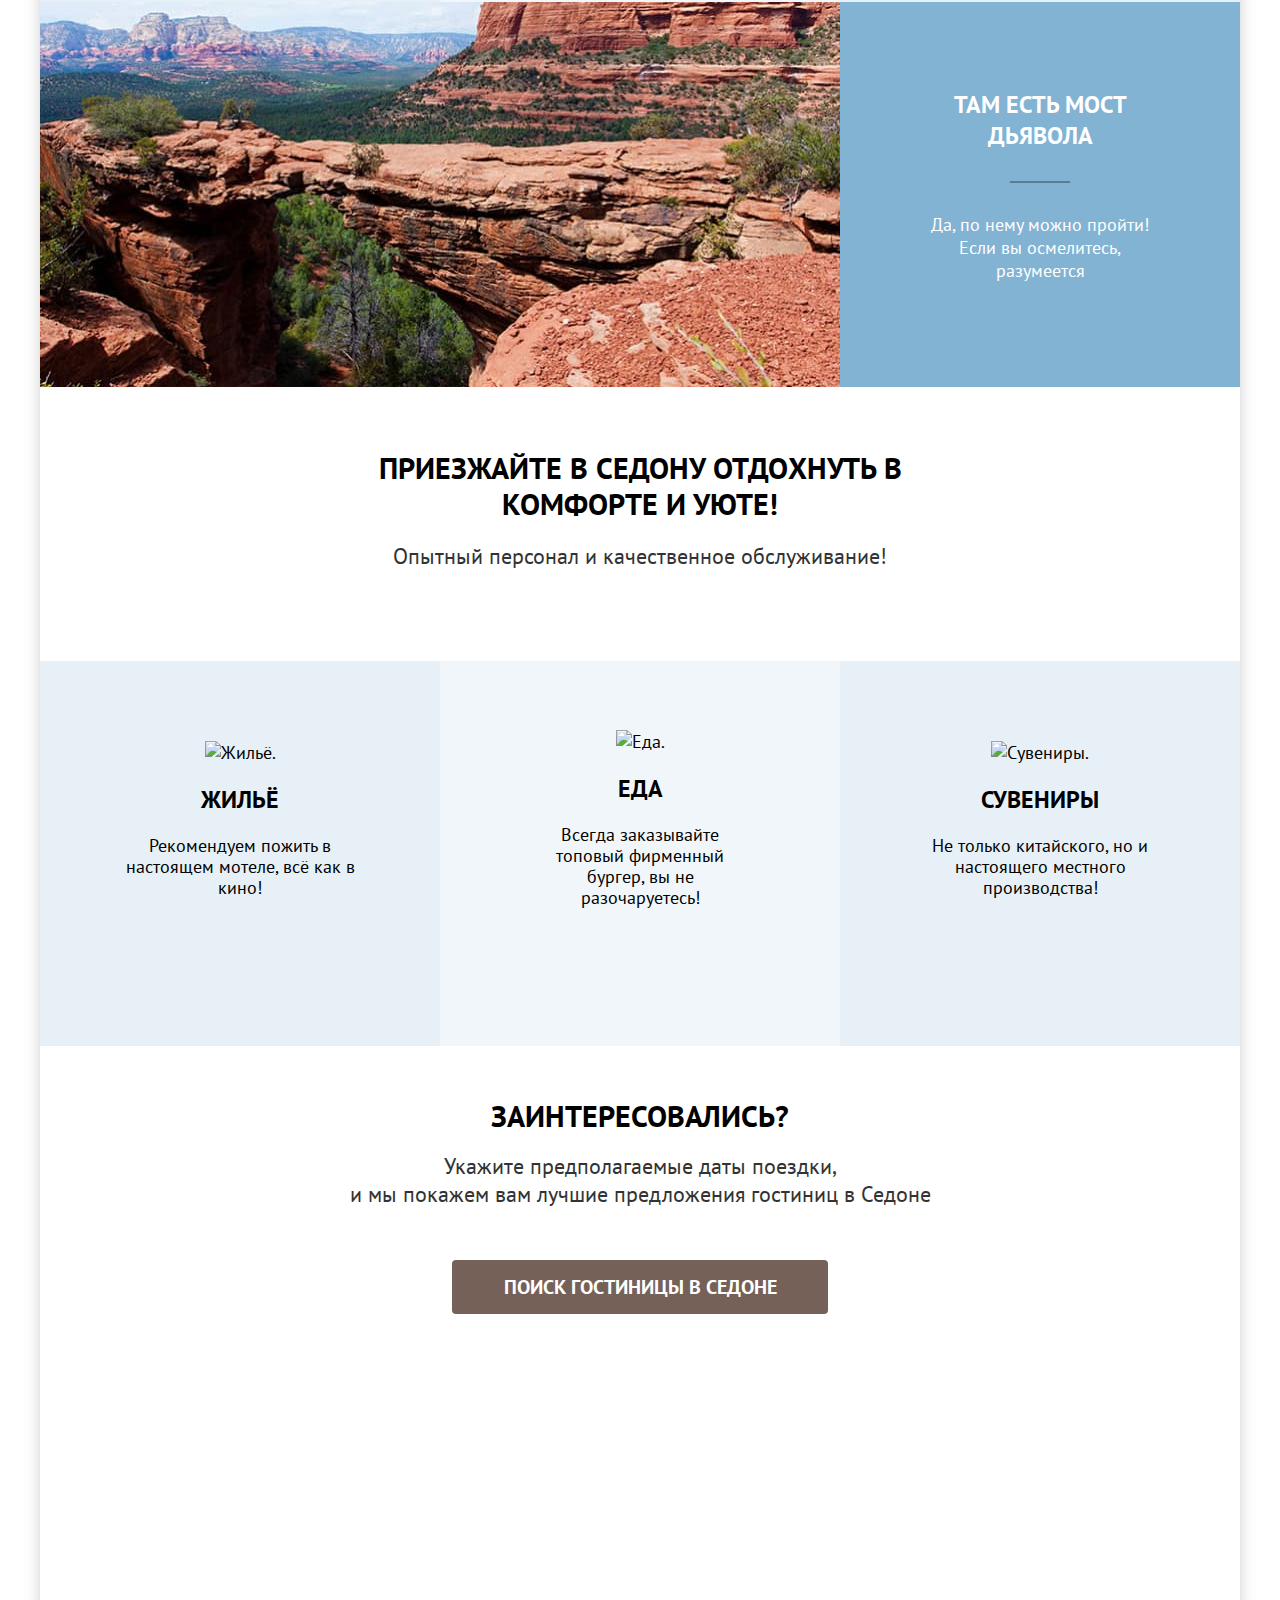
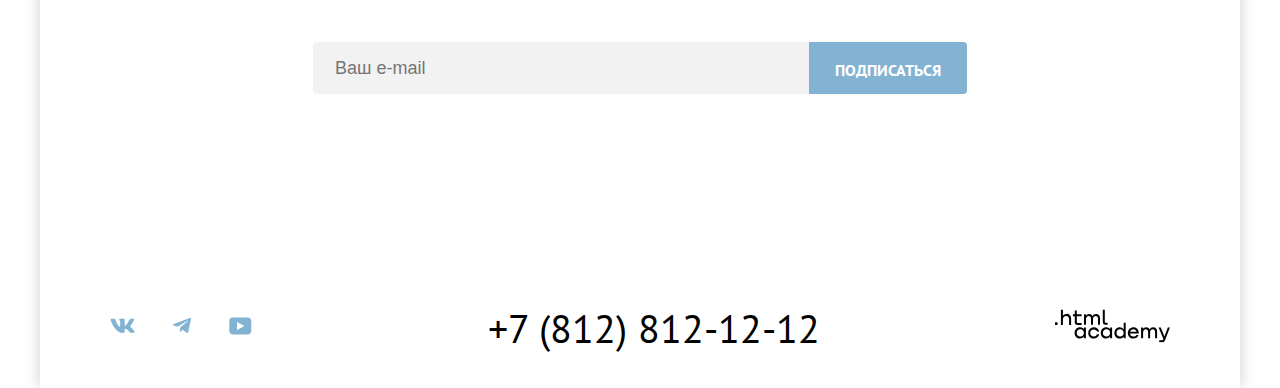
==== commit 6b01f2d3: ":heavy_check_mark: Сборка #9" ====
--- a/9/index.html
+++ b/9/index.html
@@ -37,11 +37,10 @@
           </li>
           <li class="navigation-link-favorite">
             <a class="navigation-link-user" href="#">
-              <div class="navigation-favorite">
-                <p class="favorite-numbers">12</p>
-              </div>
+              <p class="navigation-favorite">12</p>
+              <img src="images/icons/heart.svg" width="20" alt="Избранное">
             </a>
-              <img src="images/icons/heart.svg" width="20" alt="Избранное">
+
           </li>
           <li>
             <button type="submit" class="button button-secondary">Хочу сюда</button>
@@ -66,11 +65,12 @@
         <p class="text-block-description">Рассмотрим причины, по которым Седона круче, чем Гранд-Каньон!</p>
       </div>
       <ul class="advantages-fields">
-        <li class="advantage advantage-wide ">
-          <div class="advantages-container advantages-field-bright">
-            <p class="title3">Настоящий городок</p>
-            <hr>
-            <p>Седона — не аттракцион для туристов, там течёт своя жизнь</p>
+        <li class="advantage advantage-wide advantages-field-bright ">
+          <div class="advantage">
+            <div class="advantages-container">
+              <p class="advantage-title3">Настоящий городок</p>
+              <p>Седона — не аттракцион для туристов, там течёт своя жизнь </p>
+            </div>
           </div>
           <a class="advantage-img"  href="#">
             <img class="" src="images/photo-1.jpg" height="385" width="800"  alt="Настоящий городок">
@@ -78,34 +78,33 @@
         </li>
         <li class="advantage advantages-field-dim">
           <div class="advantages-container">
-            <p class="title3">Небольшая площадь</p>
-            <hr class="black-line">
+            <p class="advantage-title3">Небольшая площадь</p>
             <p>Все достопримечательности находятся очень близко</p>
           </div>
         </li>
         <li class="advantage advantages-field-light">
           <div class="advantages-container">
-            <p class="title3">Красивая<br> дорога</p>
-            <hr class="black-line">
+            <p class="advantage-title3">Красивая<br> дорога</p>
             <p>Ехать в Седону из Лас-Вегаса совсем не скучно!</p>
           </div>
         </li>
         <li class="advantage advantages-field-dim">
           <div class="advantages-container">
-            <p class="title3">Мало <br> туристов</p>
-            <hr class="black-line">
+            <p class="advantage-title3">Мало <br> туристов</p>
             <p>Большинство едет в Гранд Каньон и толпится там</p>
           </div>
         </li>
-        <li class="advantage advantages-field-bright">
-          <a class="" href="#">
-            <img src="images/photo-2.jpg" height="385" alt="Там есть мост дьявола">
+        <li class="advantage advantage-wide advantages-field-bright">
+          <a class="advantage-img" href="#">
+            <img src="images/photo-2.jpg" height="385" alt="Там есть мост дьявола.">
           </a>
-          <div class=" advantages-container">
-            <p class="title3">Там есть мост дьявола</p>
-            <hr>
-            <p>Да, по нему можно пройти! Если вы осмелитесь, разумеется</p>
+          <div class="advantage">
+            <div class=" advantages-container">
+              <p class="advantage-title3">Там есть мост дьявола</p>
+              <p>Да, по нему можно пройти! Если вы осмелитесь, разумеется</p>
+            </div>
           </div>
+
         </li>
       </ul>
     </section>
@@ -118,21 +117,21 @@
       <ul class="service-fields">
         <li class="service advantages-field-dim">
           <div class="service-container">
-            <img src="images/icons/advantage-icon-1.svg" alt="Жильё">
+            <img src="images/icons/advantage-icon-1.svg" alt="Жильё.">
             <p class="service-description title3">Жильё</p>
             <p class="service-description">Рекомендуем пожить в настоящем мотеле, всё как в кино!</p>
           </div>
         </li>
         <li class="service advantages-field-light">
           <div class="service-container">
-            <img src="images/icons/advantage-icon-2.svg" alt="Еда">
+            <img src="images/icons/advantage-icon-2.svg" alt="Еда.">
             <p class="service-description title3">Еда</p>
             <p class="service-description">Всегда заказывайте топовый фирменный бургер, вы не разочаруетесь!</p>
           </div>
         </li>
         <li class="service advantages-field-dim">
           <div class="service-container">
-            <img src="images/icons/advantage-icon-3.svg" alt="Жильё">
+            <img src="images/icons/advantage-icon-3.svg" alt="Сувениры.">
             <p class="service-description title3">Сувениры</p>
             <p class="service-description">Не только китайского, но и настоящего местного производства!</p>
           </div>
@@ -151,11 +150,10 @@
       <div class="text-block">
         <h2 class="visually-hidden">Подпишитесь на рассылку.Только полезная информация и никакого спама, честное бойскаутское!</h2>
         <p class="footer-text-header title2">Подпишитесь на рассылку</p>
-        <p>Только полезная информация и никакого спама, честное бойскаутское!</p>
-        <form action="https://echo.htmlacademy.ru/courses" method="post">
-          <input class="footer-subscribe" type="text" name="e-mail" id="e-mail">
-          <label for="e-mail">Ваш e-mail</label>
-          <!--<input class="footer-subscribe" type="text" name="e-mail" value="Ваш e-mail">-->
+        <p class="text-description-footer">Только полезная информация и никакого спама, честное бойскаутское!</p>
+        <form class="footer-form" action="https://echo.htmlacademy.ru/courses" method="post">
+          <input class="footer-subscribe" type="text" name="e-mail" id="e-mail" placeholder="Ваш e-mail">
+          <!--<label for="e-mail">Ваш e-mail</label>-->
           <button type="submit" class=" button button-brand-max">Подписаться</button>
         </form>
       </div>
--- a/9/styles/styles.css
+++ b/9/styles/styles.css
@@ -111,6 +111,12 @@
   width: 376px;
   font-size: 20px;
 }
+.button-secondary-max:hover{
+  background-color: #615048;
+}
+.button-secondary-max:focus{
+  background-color: #615048;
+}
 
 body {
   width: 1200px;
@@ -151,26 +157,57 @@
   list-style-type: none;
   padding: 0;
   margin: 0;
+
 }
 .navigation-item {
-
-  padding-right: 16px;
-  padding-left: 16px;
-  padding-bottom: 20px;
-  padding-top: 20px;
-
-
-}
+  display: block;
+  position: relative;
+
+}
+.navigation-link::after :hover{
+  content: "";
+  position: absolute;
+  bottom: -20px;
+  height: 2px;
+  left: 16px;
+  right: 15px;
+  background-color: #756257;
+}
+.navigation-link::after:active{
+  content: "";
+  position: absolute;
+  bottom: -20px;
+  height: 2px;
+  left: 16px;
+  right: 15px;
+  background-color: #756257;
+}
+
 .navigation-link {
   text-decoration: none;
   font-size: 20px;
   font-weight: 700;
   color: #000;
-}
-.navigation-link:hover {
-  text-decoration: underline;
-  margin-top: 20px;
-}
+  height: 100%;
+  padding-right: 16px;
+  padding-left: 16px;
+  padding-bottom: 20px;
+  padding-top: 20px;
+}
+/*.navigation-link:after{
+  content: '';
+  background-color: black;
+  height: 2px;
+  width: 100%;
+  display: block;
+  padding-right: 16px;
+  padding-left: 16px;
+}*/
+  /*.navigation-link:hover {
+   !* text-decoration: underline;*!
+    margin-top: 20px;
+    border: 2px solid #756257;
+  }*/
 .navigation-user {
   margin-bottom: 10px;
   padding: 0;
@@ -194,22 +231,21 @@
 }*/
 .navigation-favorite {
   background-color: #7DB54F;
+  color: #ffffff;
+  font-size: 10px;
+  text-align: center;
   height: 20px;
-  /*display: flex;
-  justify-content: center;*/
-  /*padding: 5px;*/
+  min-width: 20px;
   border-radius: 50%;
-  display: block;
-  position: relative;
+  position: absolute;
+  margin: 0 auto;
+  display: flex;
+  justify-content: center;
+  align-items: center;
   left: 10px;
-  top: 10px;
-}
-.favorite-numbers {
-  font-size: 10px;
-  color: #ffffff;
-  margin: 0 auto;
-
-  /*line-height: 10px;*/
+  bottom: 14px;
+
+  /*position: absolute;*/
 }
 .navigation-link-favorite {
   display: block;
@@ -218,6 +254,8 @@
 }
 .navigation-link-user {
   text-decoration: none;
+  position: relative;
+  display: block;
 }
 
 /*MAIN*/
@@ -272,18 +310,9 @@
 
 .advantages-fields {
   color: #000;
-  display: grid;
-  grid-template-columns: repeat(3, 1fr);
-  grid-auto-rows: 385px;
-  grid-auto-columns: 400px;
-  padding: 0;
-}
-.advantage-wide {
-  border: 1px solid #000000;
-  grid-column-start: 1;
-  grid-column-end: 4;
-  display: grid;
-  grid-template-columns: repeat(2, 1fr);
+  display: flex;
+  flex-wrap: wrap;
+  padding: 0;
 }
 .advantage{
   list-style-type: none;
@@ -291,19 +320,55 @@
   justify-content: center;
   align-items: center;
   text-align: center;
- /* gap: 30px;*/
-}
-/*.advantages-container {
+  height: 385px;
+  min-width: calc(100%/3);
+}
+.advantage-wide {
+  width: 100%;
+  flex-grow: 3;
+  justify-content: space-between;
+}
+.advantage-small {
+  min-width: calc(100%/3);
+  border: 1px solid red;
+  display: flex;
+  justify-content: center;
+  align-items: center;
+  text-align: center;
+}
+.advantages-container {
   max-width: 230px;
   font-size: 18px;
   padding: 0;
-}*/
-.advantages-container::before {
+}
+.advantage-title3 {
+  font-size: 24px;
+  font-weight: 700;
+  text-transform: uppercase;
+  margin: 0;
+}
+.advantage-title3:after {
+  content: '';
+  background-color: #0000004D;
+  height: 2px;
+  display: block;
+  /*margin-top: 30px;*/
+  width: 60px;
+  margin: 30px auto;
+  /*margin-top: 30px;*/
+
+}
+
+/*.advantages-container::before {
   width: 33%;
   height: 100px;
   border: 1px solid red;
-}
-hr {
+}*//*.advantages-container::before {
+  width: 33%;
+  height: 100px;
+  border: 1px solid red;
+}*/
+/*hr {
   border: 1px solid #ffffff;
   opacity: 0.4;
   width: 60px;
@@ -316,21 +381,12 @@
   width: 60px;
   margin-top: 30px;
   margin-bottom: 30px;
-}
+}*/
 .advantages-one {
   border: 1px solid black;
-  /*height: auto;*/
-}
-.advantages-image {
-  border: 1px solid red;
-  grid-column-start: 2;
-  grid-column-end: 4;
-  /*height: 385px;*/
-}
-/*.advantage-image {
-  height: 385px;
-}*/
+}
 .advantage-img {
+  height: 100%;
   object-fit: cover;
   list-style-type: none;
 }
@@ -369,8 +425,8 @@
 .service-fields {
   display: grid;
   grid-template-columns: repeat(3, 1fr);
-  grid-auto-rows: 400px;
-  grid-auto-columns: 385px;
+  grid-auto-rows: 385px;
+  grid-auto-columns: 400px;
   color: #000;
   padding: 0;
 }
@@ -393,7 +449,9 @@
   background-image: url("../images/subscribe.jpg");
   background-repeat: no-repeat;
   color: white;
-  padding-top: 96px;
+  min-height: 414px;
+  padding-top: 46px;
+  /*padding-bottom: 106px;*/
 }
 .catalog-text-block {
   background-color: #ffffff;
@@ -411,13 +469,25 @@
   line-height: 36px;
   text-transform: uppercase;
 }
+.text-description-footer {
+  padding: 0 70px ;
+
+}
+.footer-form {
+  display: flex;
+  justify-content: center;
+  max-height: 52px;
+}
 .footer-subscribe, input {
   color: #000000;
   background-color: #F2F2F2;
-  height: 50px;
+  width: 452px;
   border-radius: 4px 0 0 4px;
   border-color: transparent;
-}
+  font-size: 18px;
+  padding: 14px 20px;
+}
+
 
 /*FOOTER*/
 .main-footer {
@@ -462,46 +532,341 @@
 
 /*-------------------------------catalog---------------------------------------*/
 .catalog-main-index {
-  padding-left: 70px;
-  padding-right: 70px;
+
 }
 .filter {
   color: white;
   background-image: url("../images/filter.jpg");
   background-repeat: no-repeat;
   font-size: 18px;
-  padding-left: 70px;
-  padding-right: 70px;
   padding-bottom: 70px;
   padding-top: 35px;
 }
-.filter-options {
+.filter-main {
+  display: flex;
+  justify-content: space-between;
+  width: 100%;
+}
+.filter-search {
+  display: flex;
+  justify-content: space-between;
+  width: 370px;
+}
+.filter-search-price {
+  width: 549px;
+  display: flex;
+  flex-wrap: nowrap;
+}
+.filter-search-item {
+  border: 0;
+  padding: 0;
+}
+.filter-title3 {
+  font-size: 20px;
+  font-weight: bold;
+  text-transform: none;
+  margin: 0;
+}
+.filter-list {
+  display: flex;
+  flex-direction: column;
+  padding: 0;
+}
+.simple-list {
   list-style-type: none;
-  padding: 0;
-}
-.filter-options li{
-  margin-top: 16px;
-}
-.filter-options input {
-  height: auto;
-  margin-top: 16px;
-}
-.filter-title3 {
-  font-size: 24px;
-  text-transform: none;
-  margin: 0;
-}
-.filter-main {
-  display: flex;
+}
+.filter-option {
+  margin-top: 25px;
+}
+
+.filter-option:nth-child(1) {
+  margin-top: 26px;
+}
+
+.filter-option label {
+  position: relative;
+  display: block;
+  cursor: pointer;
+  -webkit-user-select: none;
+  -moz-user-select: none;
+  -ms-user-select: none;
+  user-select: none;
+  padding-left: 39px;
+  font-size: 18px;
+  line-height: 23px;
+  font-weight: 400;
+}
+.filter-input-radio+label::before,
+.filter-input-radio:hover+label::before {
+  content: "";
+  position: absolute;
+  left: 0;
+  width: 20px;
+  height: 20px;
+  background-image: url("../images/icons/radio-off.svg");
+  background-repeat: no-repeat;
+  background-position: 0 0;
+}
+.filter-input-radio:focus+label::before {
+  border: 3px solid #83B3D3;
+  border-radius: 50%;
+}
+.filter-input-radio:hover+label::before {
+  border: 3px solid #83B3D3;
+  border-radius: 50%;
+}
+.filter-input-radio:checked+label::before {
+  content: "";
+  position: absolute;
+  left: 0;
+  width: 20px;
+  height: 20px;
+  background-image: url("../images/icons/radio-on.svg");
+  background-repeat: no-repeat;
+  background-position: 0 0;
+}
+.filter-input-radio:disabled+label::before {
+  background-image: url("../images/icons/radio-off.svg");
+  border: none;
+}
+.filter-input-radio:checked:disabled+label::before {
+  background-image: url("../images/icons/radio-on.svg");
+  border: none;
+}
+.filter-input-checkbox+label::before,
+.filter-input-checkbox:hover+label::before {
+  content: "";
+  position: absolute;
+  left: 0;
+  width: 20px;
+  height: 20px;
+  background-image: url("../images/icons/checkbox-off.svg");
+  background-repeat: no-repeat;
+  background-position: 0 0;
+}
+
+.filter-input-checkbox:focus+label::before {
+  border: 3px solid #83B3D3;
+  border-radius: 5px;
+}
+
+.filter-input-checkbox:checked+label::before {
+  content: "";
+  position: absolute;
+  left: 0;
+  width: 20px;
+  height: 20px;
+  background-image: url("../images/icons/checkbox-on.svg");
+  background-repeat: no-repeat;
+  background-position: 0 0;
+}
+
+.filter-input-checkbox:disabled+label::before {
+  background-image: url("../images/icons/checkbox-off-check.svg");
+  border: none;
+}
+
+.filter-input-checkbox:checked:disabled+label::before {
+  background-image: url("../img/icons/checkbox-on-check.svg");
+  border: none;
+}
+.range-filter {
+  width: 288px;
+  padding-top: 11px;
+
+}
+.price-controls {
+  display: -webkit-box;
+  display: -ms-flexbox;
+  display: flex;
+  -webkit-box-pack: justify;
+  -ms-flex-pack: justify;
   justify-content: space-between;
-}
+  box-sizing: border-box;
+  height: 48px;
+  width: 288px;
+  position: relative;
+}
+
+/*.price-controls label {
+  font-size: 18px;
+  line-height: 21px;
+  font-weight: 400;
+  color: red;
+  position: absolute;
+  right: 10px;
+  !*color: #000000;*!
+  !*opacity: 0.3;*!
+}*/
+
+.price-controls input {
+  width: 48px;
+  line-height: 21px;
+  color: #000000;
+  font-weight: 700;
+  padding: 0;
+  /*border: none;*/
+  /*border-radius: 5px;*/
+  background: transparent;
+  font-family: inherit;
+  font-size: inherit;
+  position: absolute;
+  right: 64px;
+  /*top: 12px;*/
+}
+.min-price,
+.max-price {
+  width: 143px;
+  background-color: #F2F2F2;
+}
+.min-price label{
+  position: relative;
+  color: #6C9E42;
+  left: 110px;
+  top: 12px;
+  width: 48px;
+  line-height: 21px;
+}
+.max-price label{
+  position: relative;
+  color: #000000;
+  opacity: 0.3;
+  left: 110px;
+  top: 12px;
+  width: 48px;
+  line-height: 21px;
+}
+
+.min,
+.max {
+  /*width: 50%;*/
+  /*position: relative;
+  padding-top: 15px;*/
+
+}
+
+.min-price {
+  border-radius: 4px 0 0 4px;
+}
+
+.max-price {
+  border-radius: 0 4px 4px 0;
+
+}
+
+/*.min-price::after {
+  content: "";
+  position: absolute;
+  width: 2px;
+  height: 21px;
+  top: 27px;
+  right: -2px;
+  background: red;
+}*/
+
+.range-controls {
+  position: relative;
+  height: 41px;
+  margin-bottom: 8px;
+  padding: 36px 0 0 16px;
+  background-color: transparent;
+  border-radius: 5px;
+}
+
+.range-controls .scale {
+  height: 4px;
+  background-color: #ffffff;
+  /*opacity: 0.3;*/
+}
+
+.range-controls .bar {
+  width: 81%;
+  height: 2px;
+  background-color: #ffffff;
+}
+
+.range-controls .toggle {
+  position: absolute;
+  top: 27px;
+  left: 0;
+  width: 20px;
+  height: 20px;
+  padding: 0;
+  /*border: 8px solid #ffffff;*/
+  background-color: #ffffff;
+  border-radius: 5px;
+  box-shadow: 0 2px 1px 0 var(--basic-grey-focus);
+  cursor: pointer;
+}
+
+.range-controls .toggle:hover {
+  -webkit-transform: scale(1.2);
+  -moz-transform: scale(1.2);
+  -o-transform: scale(1.2);
+  transform: scale(1.2);
+}
+
+.range-controls .toggle-min {
+  left: 0;
+}
+
+.range-controls .toggle-max {
+  left: 252px;
+}
+
+
+
+
+
+
+
+
+
+
+
+
+
+
+
+
+
+
+
+
+
+
+
 .filter-price{
   display: flex;
 }
+.range-slider {
+ /* color: #000000;
+  background-color: #F2F2F2;
+  !*border-color: transparent;
+  font-size: 18px;
+  padding: 14px 20px;*!*/
+
+
+}
+.range-form-left {
+  max-width: 143px;
+  height: 48px;
+  padding: 0;
+  border-radius: 4px 0 0 4px;
+}
+.range-form-right {
+  max-width: 143px;
+  height: 48px;
+  border-radius: 0 4px 4px 0;
+  padding: 0;
+
+}
 .range-slider-bottoms{
   display: flex;
   flex-direction: column;
-  justify-content: space-between;
+  justify-content: start;
+  padding-top: 37px;
+  padding-left: 70px;
 }
 .catalog-sort {
   display: flex;
@@ -513,10 +878,14 @@
   width: 50%;
 }
 .catalog-select {
+  font-family: 'PT Sans', sans-serif;
   height: 49px;
   border: 2px solid #E5E5E5;
   max-width: 292px;
   flex-grow: 1;
+  padding: 0 20px;
+  font-size: 18px;
+  color: #333333;
 }
 .triger {
   display: flex;
@@ -526,13 +895,13 @@
   gap: 8px;
 }
 .catalog-triger {
-  padding: 17px;
+  padding: 0;
   border: 2px solid #000000;
   border-radius: 4px;
   box-sizing: border-box;
   background-color: #ffffff;
-  /*height: 48px;
-  width: 48px;*/
+  height: 48px;
+  width: 48px;
 }
 
 .breadcrubs {
@@ -610,10 +979,16 @@
   font-size: 16px;
   text-align: center;
 }
+.divider:after {
+  content: '';
+  background-color: #E6E6E6;
+  height: 1px;
+  display: block;
+  margin: 40px 0;
+}
 .paginator {
   display: flex;
-  justify-content: flex-start;
-  height: 60px;
+
 
 }
 .pagination {
@@ -626,6 +1001,8 @@
   display: flex;
   justify-content: center;
   align-items: center;
+  height: 60px;
+
 
 }
 .pagination-active {
@@ -636,6 +1013,12 @@
   color: #ffffff;
   background-color: #82B3D3;
 }
+.pagination-defolt:hover{
+  background-color: #68A2CA;
+}
+.pagination-defolt:focus{
+  background-color: #68A2CA;
+}
 .pagination-empty {
   color: #000000;
   background-color: none;
@@ -643,6 +1026,9 @@
 .catalog-text-block{
   padding: 0;
 }
-
-
-
+.catalog-text-header {
+  color: #000000;
+}
+
+
+
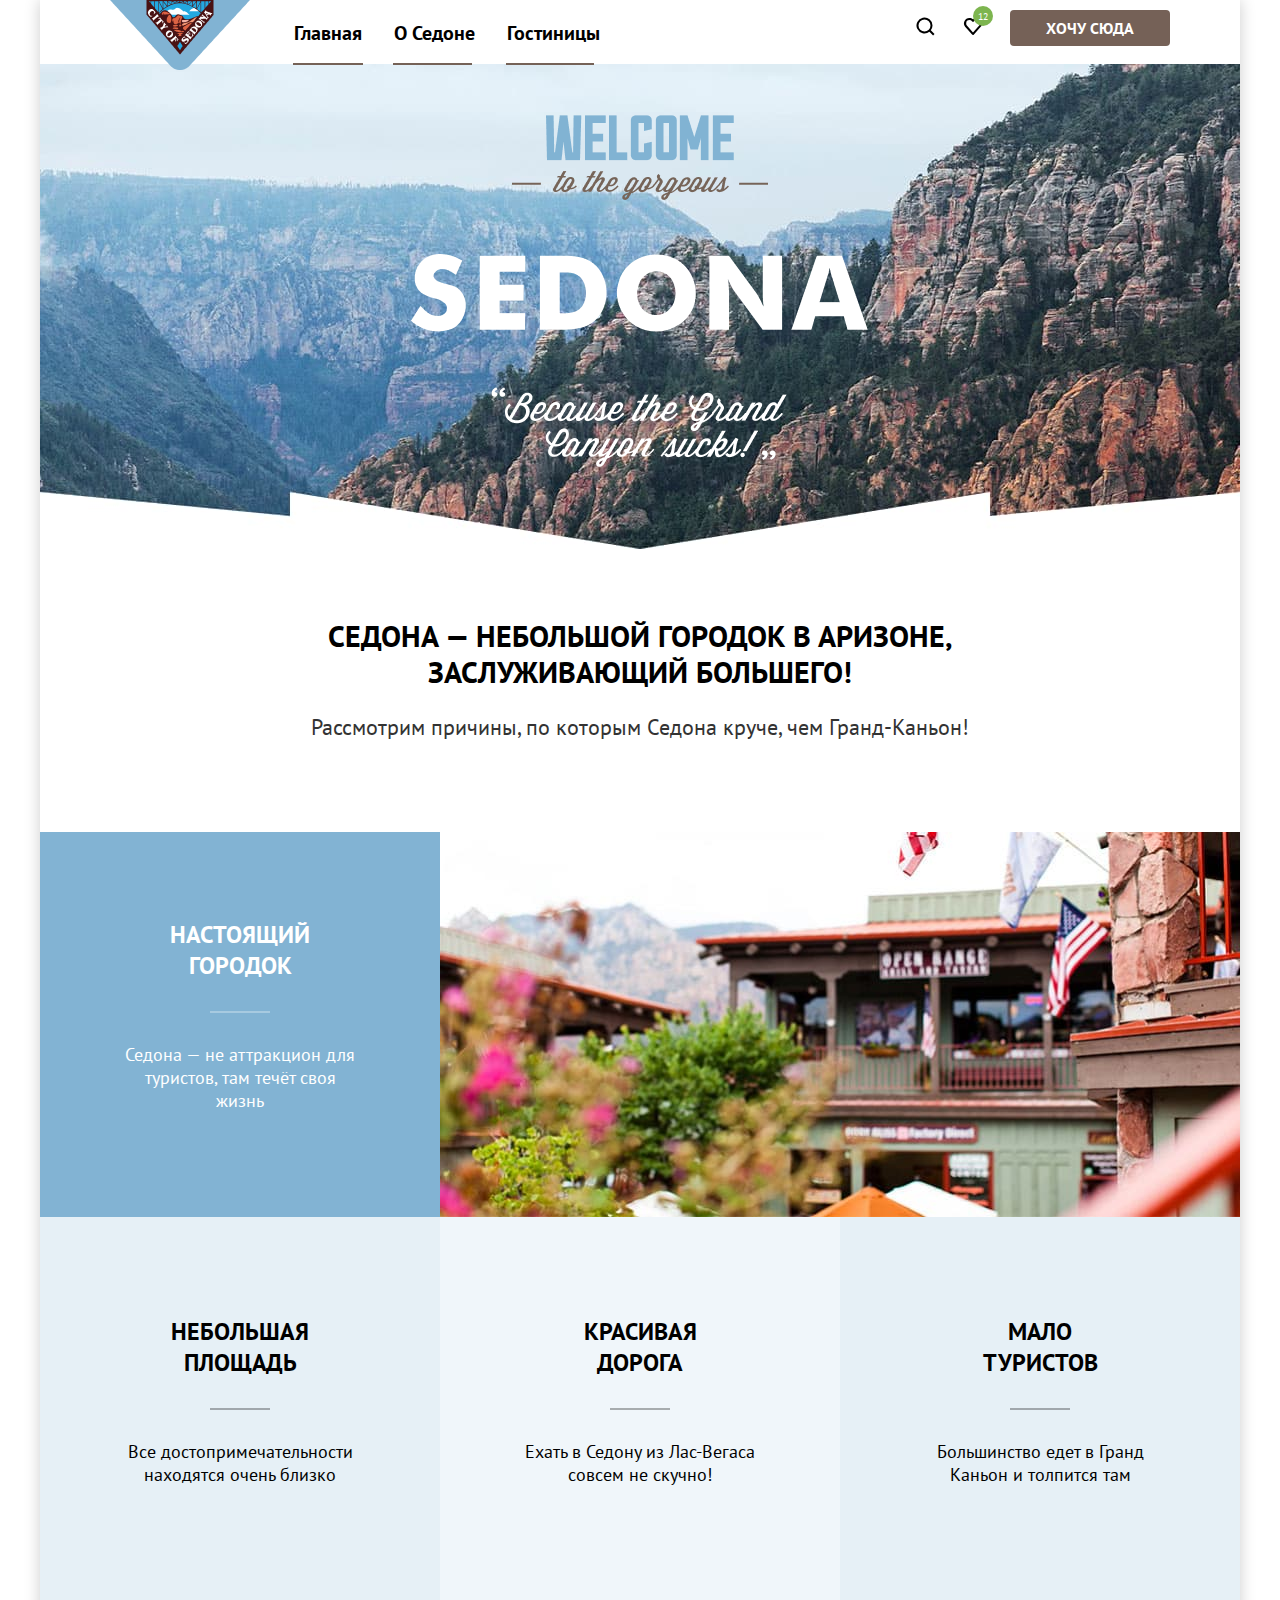
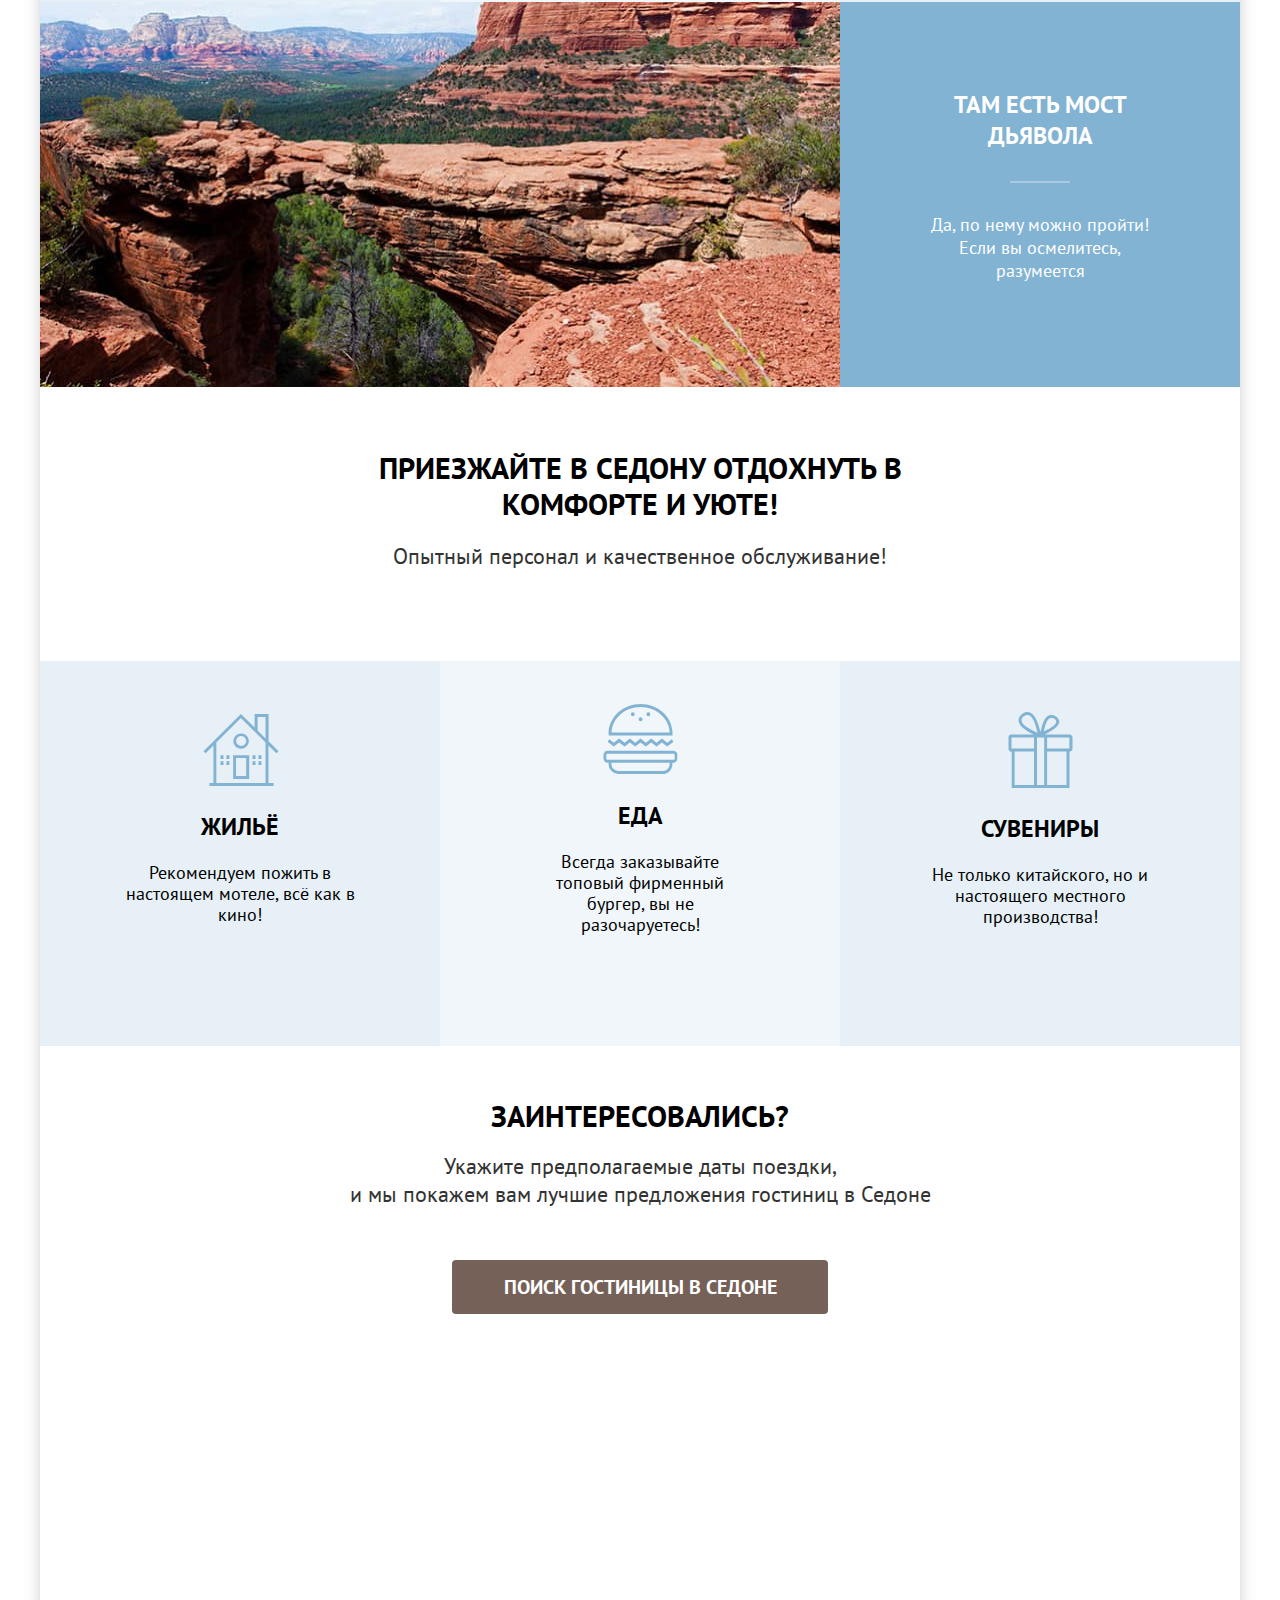
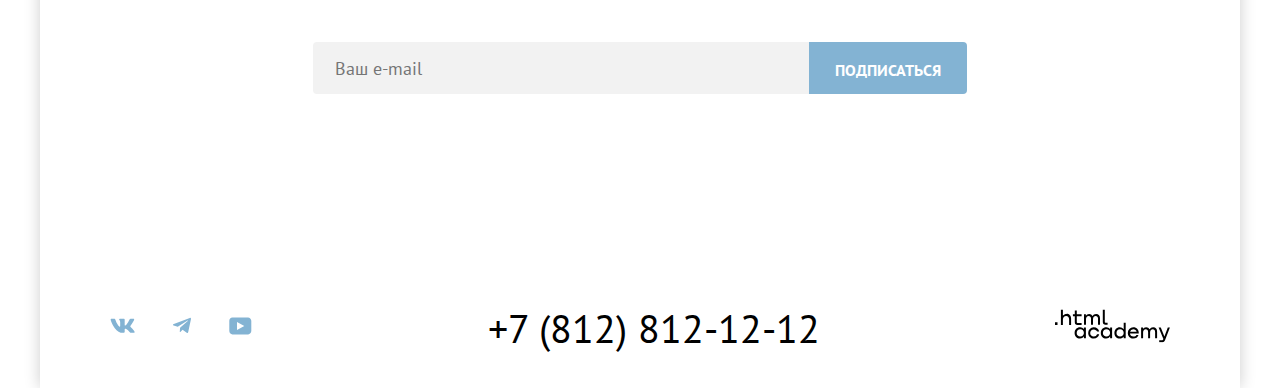
==== commit 5dff07e4: ":heavy_check_mark: Сборка #9" ====
--- a/9/index.html
+++ b/9/index.html
@@ -18,13 +18,13 @@
       <nav class="navigation">
         <ul class="navigation-list">
           <li class="navigation-item">
-            <a class="navigation-link" href="index.html">Главная</a>
+            <a class="navigation-link navigation-current" href="index.html">Главная</a>
           </li>
           <li class="navigation-item">
-            <a class="navigation-link" href="#">О Седоне</a>
+            <a class="navigation-link navigation-current" href="#">О Седоне</a>
           </li>
           <li class="navigation-item">
-            <a class="navigation-link" href="catalog.html">Гостиницы</a>
+            <a class="navigation-link navigation-current" href="catalog.html">Гостиницы</a>
           </li>
         </ul>
       </nav>
@@ -32,15 +32,16 @@
         <ul class="navigation-list-user">
           <li class="navigation-item-user">
             <a class="navigation-link-user" href="#">
-              <img src="images/icons/search.svg" width="20" alt="Поиск">
+              <!--<img src="images/icons/search.svg" width="20" alt="Поиск">-->
+              <svg xmlns="http://www.w3.org/2000/svg" width="20" height="20" fill="none"><path fill="#000" d="m19.5 18-3.7-3.7a8 8 0 0 0 1.7-4.8 8 8 0 1 0-3.1 6.3l3.7 3.7 1.4-1.5Zm-10-2.5a6 6 0 0 1-6-6 6 6 0 0 1 12 0 6 6 0 0 1-6 6Z"/></svg>
             </a>
           </li>
           <li class="navigation-link-favorite">
             <a class="navigation-link-user" href="#">
               <p class="navigation-favorite">12</p>
-              <img src="images/icons/heart.svg" width="20" alt="Избранное">
+              <!--<img src="images/icons/heart.svg" width="20" alt="Избранное">-->
+              <svg xmlns="http://www.w3.org/2000/svg" width="20" height="20" fill="none"><path fill="#000" d="M9.9 19a1 1 0 0 1-.8-.4l-7-7.9A5.4 5.4 0 0 1 6.5 2C7.8 2 9 2.5 10 3.3a5.5 5.5 0 0 1 9 4.1c0 1.3-.5 2.5-1.3 3.4l-7 7.9c-.2.2-.4.3-.8.3Zm-6-9.5 6.1 6.9 6.2-7c.5-.5.7-1.2.7-2 0-1.8-1.5-3.3-3.3-3.3-1 0-2 .5-2.7 1.3-.3.3-.6.4-.9.4-.3 0-.6-.2-.8-.4a3.7 3.7 0 0 0-2.7-1.3 3.3 3.3 0 0 0-3.3 3.3c-.1.9.3 1.6.7 2.1-.1 0-.1 0 0 0Z"/></svg>
             </a>
-
           </li>
           <li>
             <button type="submit" class="button button-secondary">Хочу сюда</button>
@@ -68,8 +69,8 @@
         <li class="advantage advantage-wide advantages-field-bright ">
           <div class="advantage">
             <div class="advantages-container">
-              <p class="advantage-title3">Настоящий городок</p>
-              <p>Седона — не аттракцион для туристов, там течёт своя жизнь </p>
+              <p class="advantage-title3 line-bright">Настоящий городок</p>
+              <p>Седона — не аттракцион для туристов, там течёт своя жизнь</p>
             </div>
           </div>
           <a class="advantage-img"  href="#">
@@ -78,19 +79,19 @@
         </li>
         <li class="advantage advantages-field-dim">
           <div class="advantages-container">
-            <p class="advantage-title3">Небольшая площадь</p>
+            <p class="advantage-title3 line-dim">Небольшая площадь</p>
             <p>Все достопримечательности находятся очень близко</p>
           </div>
         </li>
         <li class="advantage advantages-field-light">
           <div class="advantages-container">
-            <p class="advantage-title3">Красивая<br> дорога</p>
+            <p class="advantage-title3 line-dim">Красивая<br> дорога</p>
             <p>Ехать в Седону из Лас-Вегаса совсем не скучно!</p>
           </div>
         </li>
         <li class="advantage advantages-field-dim">
           <div class="advantages-container">
-            <p class="advantage-title3">Мало <br> туристов</p>
+            <p class="advantage-title3 line-dim">Мало <br> туристов</p>
             <p>Большинство едет в Гранд Каньон и толпится там</p>
           </div>
         </li>
@@ -100,7 +101,7 @@
           </a>
           <div class="advantage">
             <div class=" advantages-container">
-              <p class="advantage-title3">Там есть мост дьявола</p>
+              <p class="advantage-title3 line-bright">Там есть мост дьявола</p>
               <p>Да, по нему можно пройти! Если вы осмелитесь, разумеется</p>
             </div>
           </div>
@@ -117,21 +118,24 @@
       <ul class="service-fields">
         <li class="service advantages-field-dim">
           <div class="service-container">
-            <img src="images/icons/advantage-icon-1.svg" alt="Жильё.">
+            <svg xmlns="http://www.w3.org/2000/svg" width="77" height="72" fill="none"><path fill="#83B3D3" d="M31.12 65h16.06V41.2H31.12V65Zm2.91-20.9h10.14v18H34.03v-18Z"/><path fill="#83B3D3" d="m74.4 39.3 2.1-2.1-9.94-9.9V0H52.6v13.6L38.95 0 1.5 37.2l2.1 2.1 7.84-7.8v37.6H7.42V72h64.16v-2.9h-5.12V31.5l7.93 7.8ZM63.54 69.1h-49.2V28.5l24.6-24.4 24.6 24.4v40.6Zm0-44.7-7.93-7.9V2.9h7.93v21.5Z"/><path fill="#83B3D3" d="M31.32 27.1c0 4.3 3.51 7.7 7.73 7.7a7.8 7.8 0 0 0 7.83-7.7c0-4.3-3.51-7.7-7.83-7.7a7.72 7.72 0 0 0-7.73 7.7Zm7.83-5a5 5 0 0 1 5.02 4.9c0 2.7-2.2 4.9-5.02 4.9a5 5 0 0 1-5.02-4.9c0-2.7 2.2-4.9 5.02-4.9ZM21.48 41.2h-3.01v3.9h3.01v-3.9ZM27.4 41.2h-3v3.9h3v-3.9ZM21.48 47.2h-3.01v3.9h3.01v-3.9ZM27.4 47.2h-3v3.9h3v-3.9ZM53.5 41.2h-3v3.9h3v-3.9ZM59.43 41.2h-3.01v3.9h3.01v-3.9ZM53.5 47.2h-3v3.9h3v-3.9ZM59.43 47.2h-3.01v3.9h3.01v-3.9Z"/></svg>
+            <!--<img src="images/icons/advantage-icon-1.svg" alt="Жильё.">-->
             <p class="service-description title3">Жильё</p>
             <p class="service-description">Рекомендуем пожить в настоящем мотеле, всё как в кино!</p>
           </div>
         </li>
         <li class="service advantages-field-light">
           <div class="service-container">
-            <img src="images/icons/advantage-icon-2.svg" alt="Еда.">
+            <!--<img src="images/icons/advantage-icon-2.svg" alt="Еда.">-->
+            <svg xmlns="http://www.w3.org/2000/svg" width="76" height="72" fill="none"><path fill="#83B3D3" d="M71.6 47.7h-66A4.2 4.2 0 0 0 1.5 52v3.5c0 2.4 1.9 4.3 4.1 4.3h1v1.1A10 10 0 0 0 16 71h44.7c5.4 0 9.7-4.5 9.7-10.1v-1.1h.9c2.3 0 4-1.9 4-4.3V52a4 4 0 0 0-3.8-4.3Zm-4 13.2c0 3.9-3 7-6.7 7H16.1a7 7 0 0 1-6.7-7v-1.1h58.3v1.1Zm5.2-5.4c0 .7-.6 1.3-1.2 1.3h-66c-.8 0-1.3-.6-1.3-1.3V52c0-.7.6-1.3 1.2-1.3h66c.7 0 1.2.6 1.2 1.3v3.5ZM17.1 39.4l5.5 4.1 5.3-4.1 5.3 4.1 5.3-4.1 5.4 4.1 5.3-4.1 5.3 4.1 5.4-4.1 5.4 4.1 6.2-4.7-1.7-2.5-4.5 3.4-5.4-4.1-5.4 4.1-5.3-4.1-5.3 4.1-5.4-4.1-5.3 4.1-5.3-4.1-5.3 4.1-5.5-4.1-5.3 4.1-4.5-3.4-1.7 2.5 6.2 4.7 5.3-4.1ZM9.5 32.5h61V29.4C70 13.7 55.9 1 38.6 1S7.3 13.7 6.6 29.5v1.2l.1 1.8h3ZM38.5 4c15.7 0 28.6 11.3 29.2 25.5H9.5C10.1 15.4 23 4 38.5 4Z"/><path fill="#83B3D3" d="M38.6 18.3a2 2 0 0 0 1.9-2 2 2 0 0 0-2-2 2 2 0 0 0-1.8 2c0 1.1.8 2 1.9 2ZM30.8 13.2a2 2 0 0 0 1.9-2 2 2 0 0 0-2-2 2 2 0 0 0-1.8 2c0 1.1.8 2 1.9 2ZM46.3 13.2a2 2 0 0 0 2-2 2 2 0 0 0-2-2 2 2 0 0 0-1.9 2c0 1.1.9 2 2 2Z"/></svg>
             <p class="service-description title3">Еда</p>
             <p class="service-description">Всегда заказывайте топовый фирменный бургер, вы не разочаруетесь!</p>
           </div>
         </li>
         <li class="service advantages-field-dim">
           <div class="service-container">
-            <img src="images/icons/advantage-icon-3.svg" alt="Сувениры.">
+            <!--<img src="images/icons/advantage-icon-3.svg" alt="Сувениры.">-->
+            <svg xmlns="http://www.w3.org/2000/svg" width="76" height="76" fill="none"><path fill="#83B3D3" d="M67.6 22.5H42.8c13.8-7 14.9-11.3 14.4-13.7-1.2-4-5.7-7-10-5.5-5.6 2.2-7.1 10.5-8.6 16.5-2-6.1-3.8-13.8-8.2-17.8a7.3 7.3 0 0 0-5.8-2c-4 .4-9.8 5.5-7.5 11 2.3 5.5 9.7 8.9 14.6 11.6H9.4a2.9 2.9 0 0 0-2.9 2.9v11.3c0 1.6 1.3 2.9 2.9 2.9h.3V76h57.8V39.6h.1c1.6 0 2.9-1.3 2.9-3V25.5c0-1.6-1.3-3-2.9-3ZM48.9 5.9c2.1-.3 5 1.3 5.3 3.2.4 2.8-3.4 5.3-5.1 6.4-2.5 1.7-4.9 2.6-7.3 4 .9-3.6 2.5-13 7.1-13.6ZM26 15.9c-2.2-1.5-6.5-4.4-6.4-7.8.1-3.7 5.7-6.7 8.8-4 3.9 3.5 5.7 11.2 7.1 16.7-3.2-1.5-6.3-2.8-9.5-5ZM32 73H12.6V39.6H32V73Zm0-36.5H9.5v-11H32v11Zm10.2 0V73H35V25.6h7.2v10.9ZM64.5 73H45.1V39.6h19.4V73Zm2.9-36.5H45.1v-11h22.3v11Z"/></svg>
             <p class="service-description title3">Сувениры</p>
             <p class="service-description">Не только китайского, но и настоящего местного производства!</p>
           </div>
@@ -165,26 +169,30 @@
         <li class="footer-navigation-item">
           <a class="footer-navigation-link" href="https://vk.com/htmlacademy">
             <span class="visually-hidden">Vk.</span>
-            <img src="images/icons/vk.svg" alt="Вконтакте">
+            <svg xmlns="http://www.w3.org/2000/svg" width="25" height="15" fill="none"><path fill="#83B3D3" fill-rule="evenodd" d="M24.12 1.8c.16-.54 0-.94-.8-.94H20.7c-.67 0-.98.34-1.15.73 0 0-1.33 3.2-3.22 5.27-.61.6-.9.8-1.23.8-.16 0-.41-.2-.41-.75v-5.1c0-.66-.19-.95-.74-.95H9.82c-.42 0-.67.3-.67.59 0 .62.95.76 1.04 2.51v3.8c0 .83-.15.98-.48.98-.9 0-3.06-3.2-4.34-6.88-.25-.72-.5-1-1.18-1H1.57c-.75 0-.9.34-.9.73 0 .68.89 4.07 4.14 8.55 2.17 3.06 5.23 4.72 8 4.72 1.68 0 1.88-.37 1.88-1v-2.32c0-.74.16-.88.7-.88.38 0 1.05.19 2.6 1.66 1.79 1.75 2.08 2.54 3.08 2.54h2.63c.75 0 1.12-.37.9-1.1-.23-.72-1.08-1.77-2.2-3.02-.62-.71-1.54-1.48-1.82-1.86-.39-.5-.28-.71 0-1.15 0 0 3.2-4.42 3.54-5.93Z" clip-rule="evenodd"/></svg>
+            <!--<img src="images/icons/vk.svg" alt="Вконтакте">-->
           </a>
         </li>
         <li>
           <a class="footer-navigation-link" href="https://t.me/htmlacademyru">
             <span class="visually-hidden">Telegram.</span>
-            <img src="images/icons/telegram.svg" alt="Телеграм-канал">
+            <!--<img src="images/icons/telegram.svg" alt="Телеграм-канал">-->
+            <svg xmlns="http://www.w3.org/2000/svg" width="18" height="17" fill="none"><path fill="#83B3D3" d="M16.79.96.84 7.1c-1.09.44-1.08 1.05-.2 1.32l4.1 1.28 9.47-5.98c.44-.27.85-.13.52.17l-7.68 6.93-.28 4.22c.41 0 .6-.2.83-.41l1.99-1.94 4.13 3.06c.77.42 1.31.2 1.5-.71l2.72-12.8c.28-1.1-.43-1.61-1.16-1.28Z"/></svg>
           </a>
         </li>
         <li>
           <a class="footer-navigation-link" href="https://www.youtube.com/user/htmlacademyru">
             <span class="visually-hidden">Youtube.</span>
-            <img src="images/icons/youtube.svg" alt="Ютуб">
+            <!--<img src="images/icons/youtube.svg" alt="Ютуб">-->
+            <svg xmlns="http://www.w3.org/2000/svg" width="23" height="18" fill="none"><path fill="#83B3D3" d="M19 .4H3.4C1.6.4.3 2 .3 3.8v10c0 2 1.3 3.6 3.2 3.6h15.7c1.6 0 3.1-1.6 3.1-3.4V3.8C22.1 2 20.8.4 19 .4ZM8 12.9v-8l7.3 4-7.3 4Z"/></svg>
           </a>
         </li>
       </ul>
     </nav>
     <a class="phone" href="tel:+78128121212">+7 (812) 812-12-12</a>
-    <a class="footer-navigation-link" href="#">
-      <img src="images/icons/logo_htmlacademy.svg" alt="Сайт HTML ACADEMY">
+    <a class="footer-navigation-link-academy" href="#">
+      <svg xmlns="http://www.w3.org/2000/svg" width="115" height="34" fill="none"><g fill="#000" clip-path="url(#a)"><path d="M0 13.3v2.6h2.5v-2.6H0ZM11.6 4.9c-1.6 0-2.8.7-3.6 1.7h-.1V.4h-2v15.5h2v-5.3C7.9 8.5 9.2 7 11.2 7c1.8 0 2.9 1.4 2.9 3.2v5.7h2V9.8c.1-3-1.8-5-4.5-5ZM26.6 5.2h-4.8V1.5h-2v3.8h-1.9v2h1.9v6c0 1.7 1 2.7 2.7 2.7h4.1v-2h-3.7c-.7 0-1.1-.4-1.1-1.1V7.2h4.8v-2ZM41.1 5c-1.6 0-2.9.8-3.5 2h-.1a3.7 3.7 0 0 0-3.4-2c-1.4 0-2.5.8-3.1 1.8h-.1V5.2H29v10.6h2v-5.4c0-2 1-3.5 2.6-3.5 1.5 0 2.4 1 2.4 2.6v6.3h2v-5.6c0-2.4 1.4-3.3 2.6-3.3 1.5 0 2.4 1 2.4 2.6v6.3h2V9.3c.1-2.5-1.4-4.3-3.9-4.3ZM47.8 13c0 1.8 1 2.8 2.8 2.8h2v-2h-1.7c-.7 0-1.1-.4-1.1-1.1V.4h-2V13ZM28.9 20a4.9 4.9 0 0 0-3.9-1.7c-3.1 0-5.4 2.3-5.4 5.6s2.3 5.6 5.4 5.6c1.8 0 3-.8 3.8-2h.1v1.7h2V18.6h-2V20Zm-3.6 7.5a3.5 3.5 0 0 1-3.6-3.6c0-2 1.4-3.6 3.6-3.6s3.6 1.6 3.6 3.6c0 1.9-1.4 3.6-3.6 3.6ZM44.2 22.4c-.5-2.4-2.6-4.1-5.4-4.1a5.4 5.4 0 0 0-5.6 5.6c0 3 2.2 5.6 5.6 5.6 2.8 0 4.9-1.8 5.4-4.2h-2.1a3.4 3.4 0 0 1-3.3 2.3 3.5 3.5 0 0 1-3.6-3.6c0-2 1.4-3.6 3.6-3.6 1.6 0 2.8 1 3.3 2.2h2.1v-.2ZM55.1 20a4.9 4.9 0 0 0-3.9-1.7c-3.1 0-5.4 2.3-5.4 5.6s2.3 5.6 5.4 5.6c1.8 0 3-.8 3.8-2h.1v1.7h2V18.6h-2V20Zm-3.6 7.5a3.5 3.5 0 0 1-3.6-3.6c0-2 1.4-3.6 3.6-3.6s3.6 1.6 3.6 3.6c0 1.9-1.5 3.6-3.6 3.6ZM68.7 20.2a5 5 0 0 0-3.9-2c-3.1 0-5.4 2.4-5.4 5.7 0 3.3 2.2 5.6 5.4 5.6 1.7 0 3-.8 3.8-1.8h.1v1.5h2V13.8h-2v6.4Zm-3.6 7.3a3.5 3.5 0 0 1-3.6-3.6c0-2 1.4-3.6 3.6-3.6s3.6 1.6 3.6 3.6c-.1 2-1.5 3.6-3.6 3.6ZM78.3 18.3a5.4 5.4 0 0 0-5.5 5.6c0 3 2.1 5.6 5.5 5.6 2.5 0 4.5-1.3 5.2-3.6h-2.1c-.5 1-1.6 1.6-3 1.6-1.9 0-3.3-1.3-3.4-3h8.8c.2-3.5-2-6.2-5.5-6.2Zm0 1.9c1.7 0 3 1 3.3 2.6h-6.5a3.2 3.2 0 0 1 3.2-2.6ZM98.2 18.3a4 4 0 0 0-3.6 2h-.1c-.6-1.2-1.8-2-3.4-2-1.4 0-2.5.7-3.1 1.8v-1.5h-1.9v10.6h2v-5.4c0-2 1-3.4 2.6-3.5 1.5 0 2.4 1 2.4 2.6v6.3h2v-5.6c0-2.4 1.4-3.3 2.6-3.3 1.5 0 2.4 1 2.4 2.6v6.3h2v-6.5c.1-2.6-1.4-4.4-3.9-4.4ZM109.4 27.4l-3.6-9h-2.2l4.8 11.7c-.3.9-.7 1.2-1.7 1.2h-2.5v2h2.5c1.8 0 2.8-.8 3.5-2.6l4.7-12.2h-2.1l-3.4 8.9Z"/></g><defs><clipPath id="a"><path fill="#fff" d="M0 .4h115v33H0z"/></clipPath></defs></svg>
+      <!--<img src="images/icons/logo_htmlacademy.svg" alt="Сайт HTML ACADEMY">-->
     </a>
   </footer>
   </body>
--- a/9/styles/styles.css
+++ b/9/styles/styles.css
@@ -42,6 +42,12 @@
   font-weight: 700;
   text-transform: uppercase;
   margin: 0;
+}
+input {
+  cursor: pointer;
+}
+select{
+  cursor: pointer;
 }
 .button {
   font-family: 'PT Sans', sans-serif;
@@ -55,7 +61,7 @@
   border: none;
   color: #ffffff;
   white-space: nowrap;
-
+  cursor: pointer;
 }
 .button-secondary {
   background-color: #756157;
@@ -66,6 +72,10 @@
 .button-secondary:focus {
   background-color: #615048;
 }
+.button-secondary:active {
+  background-color: #756157;
+  color: #FFFFFF4D;
+}
 .button-brand {
   background-color: #82B3D3;
 }
@@ -74,6 +84,10 @@
 }
 .button-brand:focus {
   background-color: #68A2CA;
+  color: #FFFFFF4D;
+}
+.button-brand:active {
+  background-color: #82B3D3;
 }
 .button-favorite {
   background-color: #7DB54F;
@@ -85,6 +99,11 @@
 .button-favorite:focus {
   background-color: #6C9E42;
 }
+.button-favorite:active {
+  background-color: #7DB54F;
+  color: #FFFFFF4D;
+}
+
 .button-clear {
   background-color: transparent;
   border-color: transparent;
@@ -102,6 +121,9 @@
   border-radius: 0 4px 4px 0;
 }
 .button-brand-max:hover{
+  background-color: #68A2CA;
+}
+.button-brand-max:focus {
   background-color: #68A2CA;
 }
 .button-secondary-max {
@@ -130,11 +152,11 @@
 
 /*HEADER*/
 .main-header {
-  height: 64px;
+  /*height: 64px;*/
 }
 .main-container {
   display: flex;
-
+  align-items: flex-start!important;
 }
 .container {
   align-items: center;
@@ -151,38 +173,37 @@
 }
 .navigation-list {
   display: flex;
+  flex-wrap: wrap;
   justify-content: start;
   align-items: center;
   min-width: 340px;
+  max-width: 608px;
   list-style-type: none;
   padding: 0;
   margin: 0;
-
 }
 .navigation-item {
-  display: block;
-  position: relative;
-
-}
-.navigation-link::after :hover{
+}
+.navigation-current::after{
   content: "";
   position: absolute;
-  bottom: -20px;
+  bottom: 1px;
   height: 2px;
-  left: 16px;
+  left: 15px;
   right: 15px;
   background-color: #756257;
-}
-.navigation-link::after:active{
+  width: 70%;
+}
+.navigation-current::after:hover{
   content: "";
   position: absolute;
-  bottom: -20px;
+  bottom: 1px;
   height: 2px;
-  left: 16px;
+  left: 15px;
   right: 15px;
   background-color: #756257;
-}
-
+  width: 70%;
+}
 .navigation-link {
   text-decoration: none;
   font-size: 20px;
@@ -193,6 +214,8 @@
   padding-left: 16px;
   padding-bottom: 20px;
   padding-top: 20px;
+  display: block;
+  position: relative;
 }
 /*.navigation-link:after{
   content: '';
@@ -209,6 +232,7 @@
     border: 2px solid #756257;
   }*/
 .navigation-user {
+  margin-top: 10px;
   margin-bottom: 10px;
   padding: 0;
 }
@@ -261,7 +285,7 @@
 /*MAIN*/
 .main-index {
   max-width: 1200px;
-
+  margin-top: -12px;
 }
 .hero-container {
   padding: 0;
@@ -271,6 +295,7 @@
   justify-content: center;
   background-image: url("../images/hero.jpg");
   width: 100%;
+  margin-top: -12px;
 }
 .hero-logo {
   margin-top: 51px;
@@ -347,41 +372,26 @@
   text-transform: uppercase;
   margin: 0;
 }
-.advantage-title3:after {
+.line-bright::after {
   content: '';
-  background-color: #0000004D;
+  background-color: #ffffff;
+  opacity: 0.3;
   height: 2px;
   display: block;
-  /*margin-top: 30px;*/
   width: 60px;
   margin: 30px auto;
-  /*margin-top: 30px;*/
-
-}
-
-/*.advantages-container::before {
-  width: 33%;
-  height: 100px;
-  border: 1px solid red;
-}*//*.advantages-container::before {
-  width: 33%;
-  height: 100px;
-  border: 1px solid red;
-}*/
-/*hr {
-  border: 1px solid #ffffff;
-  opacity: 0.4;
+}
+.line-dim:after {
+  content: '';
+  background-color: #000000;
+  opacity: 0.3;
+  height: 2px;
+  display: block;
   width: 60px;
-  margin-top: 30px;
-  margin-bottom: 30px;
-}
-.black-line {
-  border: 1px solid #000000;
-  opacity: 0.3;
-  width: 60px;
-  margin-top: 30px;
-  margin-bottom: 30px;
-}*/
+  margin: 30px auto;
+
+}
+
 .advantages-one {
   border: 1px solid black;
 }
@@ -478,6 +488,7 @@
   justify-content: center;
   max-height: 52px;
 }
+
 .footer-subscribe, input {
   color: #000000;
   background-color: #F2F2F2;
@@ -485,9 +496,12 @@
   border-radius: 4px 0 0 4px;
   border-color: transparent;
   font-size: 18px;
+  font-family: inherit;
   padding: 14px 20px;
 }
-
+.footer-subscribe, input:focus {
+  /*border: 3px solid #83B3D3;*/
+}
 
 /*FOOTER*/
 .main-footer {
@@ -509,6 +523,20 @@
 }
 .footer-navigation-link {
   padding: 0px, 10px, 0px, 10px;
+}
+.footer-navigation-link svg:hover path {
+  fill: #68A2CA;
+}
+.footer-navigation-link svg:focus path {
+  fill: #68A2CA;
+}
+
+
+.footer-navigation-link-academy:hover path {
+  fill: #756157;
+}
+.footer-navigation-link-academy:hover path {
+  fill: #756157;
 }
 
 .phone {
@@ -519,7 +547,12 @@
   color: #000000;
   text-decoration: none;
 }
-
+.phone:hover {
+  color: #756157;
+}
+.phone:focus {
+  color: #756157;
+}
 
 
 
@@ -603,72 +636,101 @@
   left: 0;
   width: 20px;
   height: 20px;
-  background-image: url("../images/icons/radio-off.svg");
-  background-repeat: no-repeat;
-  background-position: 0 0;
+  background-color: #FFFFFF;
+  border-radius: 50%;
 }
 .filter-input-radio:focus+label::before {
   border: 3px solid #83B3D3;
   border-radius: 50%;
 }
 .filter-input-radio:hover+label::before {
-  border: 3px solid #83B3D3;
+  /*border: 3px solid #83B3D3;
+  border-radius: 50%;*/
+  opacity: 0.6;
+}
+
+.filter-input-radio:checked+label::before {
+  content: "";
+  position: absolute;
+  left: 0;
+  width: 10px;
+  height: 10px;
+  background-color: #3F5E72;
   border-radius: 50%;
-}
-.filter-input-radio:checked+label::before {
+  border: 5px solid #FFFFFF;
+}
+.filter-input-radio:checked+label:hover::before{
+  opacity: 0.6;
+}
+.filter-input-radio:disabled+label::before {
+  /*width: 20px;
+  height: 20px;
+  background-color: #FFFFFF;
+  border-radius: 50%;*/
+  width: 10px;
+  height: 10px;
+  background-color: #3F5E72;
+  border-radius: 50%;
+  border: 5px solid #FFFFFF;
+}
+.filter-input-radio:checked:disabled+label::before {
+  /*width: 10px;
+  height: 10px;
+  background-color: #3F5E72;
+  border-radius: 50%;*/
+  width: 20px;
+  height: 20px;
+  background-color: #FFFFFF;
+  border-radius: 50%;
+
+}
+.filter-input-checkbox+label::before,
+.filter-input-checkbox:hover+label::before {
   content: "";
   position: absolute;
   left: 0;
   width: 20px;
   height: 20px;
-  background-image: url("../images/icons/radio-on.svg");
+  border-radius: 4px;
+  background-color: #FFFFFF ;
+  /*background-image: url("../images/icons/checkbox-off.svg");
   background-repeat: no-repeat;
-  background-position: 0 0;
-}
-.filter-input-radio:disabled+label::before {
-  background-image: url("../images/icons/radio-off.svg");
-  border: none;
-}
-.filter-input-radio:checked:disabled+label::before {
-  background-image: url("../images/icons/radio-on.svg");
-  border: none;
-}
-.filter-input-checkbox+label::before,
+  background-position: 0 0;*/
+}
 .filter-input-checkbox:hover+label::before {
+  opacity: 0.6;
+}
+.filter-input-checkbox:focus+label::before {
+  border: 3px solid #83B3D3;
+
+  /*border: 3px solid #83B3D3;
+  border-radius: 5px;*/
+}
+
+.filter-input-checkbox:checked+label::before {
   content: "";
   position: absolute;
   left: 0;
   width: 20px;
   height: 20px;
-  background-image: url("../images/icons/checkbox-off.svg");
+  background-image: url("../images/icons/check-mark.svg");
   background-repeat: no-repeat;
-  background-position: 0 0;
-}
-
-.filter-input-checkbox:focus+label::before {
-  border: 3px solid #83B3D3;
-  border-radius: 5px;
-}
-
-.filter-input-checkbox:checked+label::before {
-  content: "";
-  position: absolute;
-  left: 0;
+  background-position: 4px 5px;
+}
+
+.filter-input-checkbox:disabled+label::before {
   width: 20px;
   height: 20px;
-  background-image: url("../images/icons/checkbox-on.svg");
-  background-repeat: no-repeat;
-  background-position: 0 0;
-}
-
-.filter-input-checkbox:disabled+label::before {
-  background-image: url("../images/icons/checkbox-off-check.svg");
-  border: none;
+  border-radius: 4px;
+  background-color: #FFFFFF ;
+  /*background-image: url("../images/icons/checkbox-off-check.svg");
+  border: none;*/
 }
 
 .filter-input-checkbox:checked:disabled+label::before {
-  background-image: url("../img/icons/checkbox-on-check.svg");
-  border: none;
+  background-image: url("../images/icons/check-mark.svg");
+  /*background-image: url("../img/icons/checkbox-on-check.svg");
+  border: none;*/
 }
 .range-filter {
   width: 288px;
@@ -682,78 +744,83 @@
   -webkit-box-pack: justify;
   -ms-flex-pack: justify;
   justify-content: space-between;
+  align-items: center;
   box-sizing: border-box;
-  height: 48px;
   width: 288px;
   position: relative;
-}
-
-/*.price-controls label {
-  font-size: 18px;
-  line-height: 21px;
-  font-weight: 400;
-  color: red;
-  position: absolute;
-  right: 10px;
-  !*color: #000000;*!
-  !*opacity: 0.3;*!
-}*/
+  gap: 1px;
+}
+
 
 .price-controls input {
-  width: 48px;
+  width: 100%;
+  height: 48px;
   line-height: 21px;
   color: #000000;
   font-weight: 700;
   padding: 0;
-  /*border: none;*/
-  /*border-radius: 5px;*/
+  /*padding:  0 0 0 20px ;*/
   background: transparent;
   font-family: inherit;
   font-size: inherit;
-  position: absolute;
-  right: 64px;
+  /*right: 54px;*/
+  /*display: block;
+  position: absolute;*/
   /*top: 12px;*/
 }
+.price-controls input:focus {
+  border: 3px solid #83B3D3;
+}
+
 .min-price,
 .max-price {
   width: 143px;
   background-color: #F2F2F2;
+  color: #AAAAAA;
 }
 .min-price label{
-  position: relative;
-  color: #6C9E42;
-  left: 110px;
-  top: 12px;
+  /*position: relative;*/
+  color: #AAAAAA;
+  /*left: 110px;
+  top: 12px;*/
   width: 48px;
   line-height: 21px;
+  /*position: absolute;*/
 }
 .max-price label{
-  position: relative;
-  color: #000000;
+  /*position: relative;*/
+  color: #AAAAAA;
   opacity: 0.3;
-  left: 110px;
-  top: 12px;
+  /*left: 50px;
+  top: 12px;*/
   width: 48px;
   line-height: 21px;
-}
-
-.min,
-.max {
-  /*width: 50%;*/
-  /*position: relative;
-  padding-top: 15px;*/
-
-}
-
+  /*position: absolute;*/
+}
 .min-price {
   border-radius: 4px 0 0 4px;
+  /*position: relative;*/
+ /* border: 1px solid red;*/
 }
 
 .max-price {
   border-radius: 0 4px 4px 0;
-
-}
-
+  /*position: relative;*/
+}
+.max{
+  margin: 0;
+  position: absolute;
+  display: block;
+  right: 20px;
+  bottom: 14px;
+}
+.min {
+  margin: 0;
+  position: absolute;
+  display: block;
+  left: 112px;
+  bottom: 14px;
+}
 /*.min-price::after {
   content: "";
   position: absolute;
@@ -813,28 +880,6 @@
 .range-controls .toggle-max {
   left: 252px;
 }
-
-
-
-
-
-
-
-
-
-
-
-
-
-
-
-
-
-
-
-
-
-
 
 .filter-price{
   display: flex;
@@ -896,14 +941,26 @@
 }
 .catalog-triger {
   padding: 0;
-  border: 2px solid #000000;
+  border: 2px solid #E5E5E5;
   border-radius: 4px;
   box-sizing: border-box;
   background-color: #ffffff;
   height: 48px;
   width: 48px;
-}
-
+  display: flex;
+  align-items: center;
+  justify-content: center;
+  cursor: pointer;
+}
+.catalog-triger:hover{
+  border: 2px solid #000000;
+}
+.catalog-triger:focus{
+  border: 2px solid #68A2CA;
+}
+.catalog-triger:active{
+  border: 2px solid #000000;
+}
 .breadcrubs {
   font-size: 16px;
   font-weight: 400;
@@ -988,9 +1045,7 @@
 }
 .paginator {
   display: flex;
-
-
-}
+  }
 .pagination {
   border-radius: 4px;
   border: 0;
@@ -1002,6 +1057,7 @@
   justify-content: center;
   align-items: center;
   height: 60px;
+  cursor: pointer;
 
 
 }
